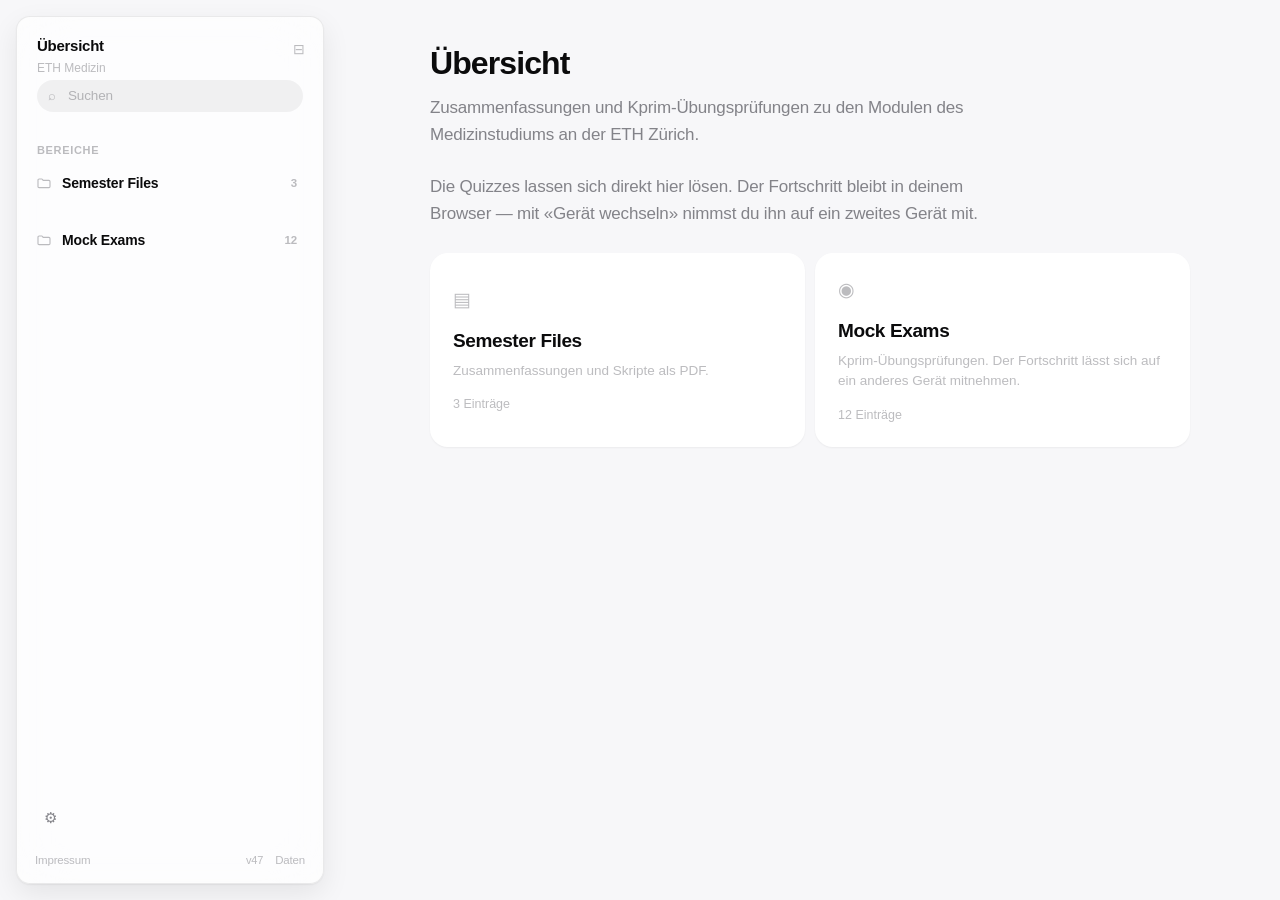
==== index.html @ 2a520c86 "Add files via upload" ====
<!doctype html>
<html lang="de">
<head>
<meta charset="utf-8">
<meta name="viewport" content="width=device-width,initial-scale=1,viewport-fit=cover">
<meta name="color-scheme" content="light dark">
<meta name="theme-color" content="#f7f7f9" media="(prefers-color-scheme: light)">
<meta name="theme-color" content="#000000" media="(prefers-color-scheme: dark)">
<meta name="apple-mobile-web-app-capable" content="yes">
<meta name="apple-mobile-web-app-status-bar-style" content="black">
<title>Übungsprüfungen und Unterlagen</title>
<meta name="description" content="Zusammenfassungen und Kprim-Übungsprüfungen zu den Modulen des Medizinstudiums an der ETH Zürich.">
<link rel="manifest" href="manifest.json">
<link rel="icon" href="icon-192.png" type="image/png">
<link rel="apple-touch-icon" href="icon-192.png">
<link rel="canonical" href="https://akshneer.com/">

<!-- Vorschau beim Teilen in Nachrichten, Slack, WhatsApp -->
<meta property="og:type" content="website">
<meta property="og:site_name" content="Übungsprüfungen">
<meta property="og:title" content="Übungsprüfungen und Unterlagen">
<meta property="og:description" content="Zusammenfassungen und Kprim-Übungsprüfungen zu den Modulen des Medizinstudiums an der ETH Zürich.">
<meta property="og:image" content="https://akshneer.com/icon-512.png">
<meta property="og:url" content="https://akshneer.com/">
<meta property="og:locale" content="de_CH">
<meta name="twitter:card" content="summary">
<style>
/* ============================================================================
   Startseite.

   Links die Schiene mit den Abschnitten aus content/index.json, rechts der
   Inhalt des gewählten Ordners. Alles, was hier steht, liegt im Repository und
   ist für jeden sichtbar. Was nicht sichtbar ist: der gelöste Fortschritt —
   der bleibt im Browser des jeweiligen Besuchers.
   ========================================================================== */

:root{
  --bg:#000; --card:#141416; --card-2:#1d1d20; --raised:#2a2a2e;
  --hair:rgba(255,255,255,.08);
  --label:#f5f5f7; --label-2:rgba(235,235,245,.6); --label-3:rgba(235,235,245,.32);
  --blue:#0a84ff; --green:#30d158; --red:#ff453a; --orange:#ff9f0a;
  --mark:#ff9f0a;               /* Markierung beim Auswählen */
  --sans:-apple-system,BlinkMacSystemFont,"SF Pro Text","SF Pro Display",Inter,
         "Helvetica Neue",Helvetica,Arial,sans-serif;
  --rail-w:308px;
  --rail-gap:16px;              /* Abstand der Platte zum Fensterrand */
  --bar-h:54px;                 /* Höhe der Leiste auf dem Telefon */

  /* Federkurven. Nichts läuft gleichförmig: alles schwingt leicht über und
     pendelt sich ein, damit Bewegungen Gewicht haben statt zu rutschen. */
  --spring:cubic-bezier(.32,.72,0,1);
  --spring-soft:cubic-bezier(.34,1.4,.42,1);

  /* Durchscheinendes Material — der Inhalt schimmert verschwommen durch,
     statt hinter einer deckenden Fläche zu verschwinden. */
  --glass:rgba(22,22,24,.62);
  --glass-blur:saturate(180%) blur(28px);
  --lift:0 1px 2px rgba(0,0,0,.28),0 12px 32px rgba(0,0,0,.34);
  --lift-hi:0 2px 4px rgba(0,0,0,.3),0 20px 48px rgba(0,0,0,.44);
}
/* Helle Fassung. Die Marken bleiben dieselben, nur ihre Werte drehen sich —
   deshalb steht das Aussehen der ganzen Seite in diesen zwölf Zeilen. */
html[data-theme="light"]{
  --glass:rgba(255,255,255,.7);
  --lift:0 1px 2px rgba(0,0,0,.06),0 10px 28px rgba(0,0,0,.08);
  --lift-hi:0 2px 6px rgba(0,0,0,.08),0 18px 42px rgba(0,0,0,.12);
  --bg:#f7f7f9; --card:#ffffff; --card-2:#f2f2f5; --raised:#e8e8ec;
  --hair:rgba(0,0,0,.08);
  --label:#0b0b0c; --label-2:rgba(60,60,67,.62); --label-3:rgba(60,60,67,.34);
  --blue:#007aff; --green:#28a745; --red:#d70015; --orange:#c76b00;
  --mark:#d97706;
  color-scheme:light;
}
html[data-theme="light"] .rail{background:#fbfbfd}
html[data-theme="light"] .seg button:hover,
html[data-theme="light"] .chip:hover{background:rgba(0,0,0,.05)}
html[data-theme="light"] .search input{background:rgba(0,0,0,.05)}
html[data-theme="light"] .search input:hover{background:rgba(0,0,0,.075)}
html[data-theme="light"] .search input:focus{background:#fff;box-shadow:0 0 0 3.5px rgba(0,122,255,.22)}
html[data-theme="light"] .search .clr{background:rgba(0,0,0,.16)}
html[data-theme="light"] .progress{background:rgba(0,0,0,.09)}
html[data-theme="light"] .card{box-shadow:0 1px 2px rgba(0,0,0,.05)}
html[data-theme="light"] .tile{box-shadow:0 1px 2px rgba(0,0,0,.05)}
html[data-theme="light"] dialog{box-shadow:0 30px 80px rgba(0,0,0,.22)}
html[data-theme="light"] .railshow{background:rgba(0,0,0,.07)}
html[data-theme="light"] .btn.ghost{background:rgba(0,0,0,.07)}
html[data-theme="light"] .pick{background:var(--card-2)}
html[data-theme="light"] .qrow{background:var(--card-2)}
html[data-theme="light"] input,html[data-theme="light"] textarea{background:#fff}

*{box-sizing:border-box;-webkit-tap-highlight-color:transparent}
html{-webkit-text-size-adjust:100%;background:var(--bg);overflow-x:hidden}
body{margin:0;background:var(--bg);color:var(--label);font-family:var(--sans);
  font-size:16px;line-height:1.5;letter-spacing:-.011em;
  -webkit-font-smoothing:antialiased;-moz-osx-font-smoothing:grayscale}
::selection{background:rgba(10,132,255,.35)}
button,input{font:inherit;color:inherit}
button{border:0;background:transparent;cursor:pointer;padding:0}
a{color:inherit;text-decoration:none}
[hidden]{display:none!important}
/* Dezenter Fokushinweis. Kräftiges Blau sprang bei jedem Klick ins Auge,
   obwohl es nur für den Tastaturweg gedacht ist. */
:focus-visible{outline:1.5px solid color-mix(in srgb,var(--label) 26%,transparent);
  outline-offset:2px}

/* ============ Schiene ============ */
.rail{
  position:fixed;z-index:45;
  top:calc(var(--rail-gap) + env(safe-area-inset-top));
  left:var(--rail-gap);
  bottom:var(--rail-gap);
  width:var(--rail-w);
  display:flex;flex-direction:column;
  padding:18px 12px 12px;
  border:.5px solid var(--hair);
  border-radius:14px;
  background:var(--glass);
  -webkit-backdrop-filter:var(--glass-blur);
  backdrop-filter:var(--glass-blur);
  box-shadow:var(--lift);
}
html[data-theme="light"] .rail{background:var(--glass)}
.brand{padding:0 8px;margin-bottom:4px}
.brand b{display:block;font-size:15px;font-weight:700;letter-spacing:-.018em}
.brand span{display:block;font-size:12px;color:var(--label-3);font-weight:500;
  margin-top:2px;line-height:1.35}
.railtitle{font-size:11px;font-weight:600;letter-spacing:.06em;text-transform:uppercase;
  color:var(--label-3);padding:0 8px;margin:26px 0 8px}
.seg{display:flex;flex-direction:column;gap:1px;overflow-y:auto;min-height:0;
  padding-right:2px}
/* Zeile im Baum. Die Einrückung sitzt in einem eigenen Feld links, nicht im
   Innenabstand — dadurch bleibt die Trefferfläche über die volle Breite und
   die Namen stehen sauber untereinander. */
.seg button{
  position:relative;display:flex;align-items:center;gap:7px;width:100%;
  min-height:34px;padding:0 12px 0 4px;
  color:var(--label-2);font-size:14px;font-weight:450;letter-spacing:-.012em;
  border-radius:8px;text-align:left;
  transition:background .16s ease,color .16s ease}
.seg button:active{background:rgba(118,118,128,.26)}
.seg button:hover{background:rgba(118,118,128,.16);color:var(--label)}
.seg button[aria-selected="true"]{background:rgba(10,132,255,.16);color:var(--blue);font-weight:600}
.seg button.picked{background:color-mix(in srgb,var(--mark) 22%,transparent);
  color:var(--mark);font-weight:600}
.seg button.picked .cnt{color:var(--mark);opacity:.8}

/* Leiste über der Auswahl. Erscheint nur, solange etwas markiert ist. */
/* Die Leiste in der schmalen Schiene: Zähler in einer eigenen Zeile, darunter
   drei gleich breite Knöpfe. Nebeneinander brachen die Wörter vorher um und
   «Fertig» rutschte aus dem Bild. */
/* Eine Zeile. Label und drei Knöpfe untereinander liessen die Schiene
   zerrissen aussehen; Symbole statt Wörter passen nebeneinander. */
.selbar{display:flex;align-items:center;gap:1px;margin:0 0 8px;
  padding:4px 4px 4px 9px;border-radius:9px;
  background:rgba(10,132,255,.13);border:.5px solid rgba(10,132,255,.28)}
.selbar .n{flex:1;min-width:0;font-size:11.5px;font-weight:600;color:var(--blue);
  letter-spacing:-.005em;white-space:nowrap;overflow:hidden;text-overflow:ellipsis;
  font-variant-numeric:tabular-nums}
.selbar .row{display:flex;gap:1px;flex:none}
.selbar button{flex:none;width:28px;height:28px;display:grid;place-items:center;
  color:var(--blue);border-radius:7px;transition:background .15s ease}
.selbar button svg{width:15px;height:15px;display:block}
.selbar button:hover{background:rgba(10,132,255,.2)}
.selbar button.plain{color:var(--label-2)}
.selbar button.plain:hover{background:rgba(118,118,128,.2)}
.selbar button.danger{color:var(--red)}
.selbar button.danger:hover{background:rgba(255,69,58,.16)}

/* Auswahlmodus: die Karten bekommen ein Kästchen und reagieren auf den Klick
   mit Markieren statt mit Öffnen. */
.card.pickable{cursor:pointer}
.card.chosen{box-shadow:inset 0 0 0 2px var(--mark);
  background:color-mix(in srgb,var(--mark) 9%,transparent)}
.card .tick{flex:none;width:20px;height:20px;border-radius:50%;
  border:1.5px solid var(--label-3);display:grid;place-items:center;
  font-size:11px;color:transparent;margin-right:2px}
.card.chosen .tick{border-color:var(--mark);background:var(--mark);color:#fff}

/* Werkzeuge zur Auswahl: schweben oben rechts über allem, statt in der
   Schiene zu sitzen. Dort nahmen sie Platz weg und waren am Telefon hinter
   der Schublade unerreichbar. */
.pickbar{position:fixed;z-index:60;
  top:calc(var(--rail-gap) + env(safe-area-inset-top));
  right:var(--rail-gap);
  display:flex;align-items:center;gap:2px;
  padding:6px 6px 6px 14px;border-radius:14px;
  border:.5px solid color-mix(in srgb,var(--mark) 40%,transparent);
  background:var(--glass);
  -webkit-backdrop-filter:var(--glass-blur);backdrop-filter:var(--glass-blur);
  box-shadow:var(--lift-hi);
  animation:pickIn .3s var(--spring-soft)}
@keyframes pickIn{from{opacity:0;transform:translateY(-8px) scale(.96)}to{opacity:1;transform:none}}
.pickbar .n{margin-right:8px;font-size:13px;font-weight:600;color:var(--mark);
  white-space:nowrap;font-variant-numeric:tabular-nums}
.pickbar button{flex:none;height:32px;padding:0 11px;border-radius:9px;
  color:var(--label);font-size:13.5px;font-weight:500;letter-spacing:-.012em;
  white-space:nowrap;transition:background .15s ease,color .15s ease}
.pickbar button:hover{background:rgba(118,118,128,.24)}
.pickbar button:disabled{opacity:.35;cursor:default}
.pickbar button.danger{color:var(--red)}
.pickbar button.danger:hover{background:rgba(255,69,58,.16)}
.pickbar button.done{width:32px;padding:0;display:grid;place-items:center;color:var(--label-2)}
@media (max-width:860px){
  .pickbar{top:auto;bottom:calc(var(--rail-gap) + env(safe-area-inset-bottom));
    left:var(--rail-gap);right:var(--rail-gap);justify-content:center;
    padding:6px;animation:pickUp .3s var(--spring-soft)}
  .pickbar .n{margin:0 auto 0 8px}
}
@keyframes pickUp{from{opacity:0;transform:translateY(10px)}to{opacity:1;transform:none}}

/* Ablegen vom Schreibtisch */
.dropzone{position:fixed;inset:0;z-index:70;display:none;place-items:center;
  background:rgba(10,132,255,.14);
  -webkit-backdrop-filter:blur(8px);backdrop-filter:blur(8px)}
body.dropping .dropzone{display:grid}
.dropzone .inner{padding:34px 44px;border-radius:22px;
  border:2px dashed var(--blue);background:var(--card);
  font-size:17px;font-weight:600;letter-spacing:-.02em;text-align:center}
.dropzone .inner span{display:block;margin-top:6px;font-size:13.5px;
  font-weight:400;color:var(--label-2)}
.seg .nm{flex:1;min-width:0;overflow:hidden;text-overflow:ellipsis;white-space:nowrap}
/* Klapp-Pfeil links vom Namen. Wo es nichts zu klappen gibt, hält ein
   unsichtbarer Platzhalter die Namen trotzdem auf einer Fluchtlinie. */
/* Einrückungsfeld: pro Ebene ein fester Streifen mit einer feinen Führungslinie.
   Ohne sie verliert man bei drei Ebenen die Zuordnung. */
/* Die Greiffläche links: Einrückung plus Symbol. Alles rechts davon öffnet
   den Ordner. */
.seg .grip{flex:none;align-self:stretch;display:flex;align-items:center;
  border-radius:7px;margin:2px 0;transition:background .14s ease}
.seg .grip:not(.leaf){cursor:pointer}
.seg .grip:not(.leaf):hover{background:rgba(118,118,128,.24)}
.seg .grip:not(.leaf):active{background:rgba(118,118,128,.34)}

/* Statt eines abstrakten Strichs ein Ordnersymbol, das sich öffnet. Man
   sieht damit auf einen Blick, was Inhalt hat und was gerade offen ist. */
.seg .tw{flex:none;width:22px;height:22px;display:grid;place-items:center;
  color:var(--label-3);border-radius:6px;
  transition:background .15s ease,color .15s ease}
.seg .tw svg{width:16px;height:16px;display:block}
.seg .tw .shut{display:block}
.seg .tw .open{display:none}
.seg .tw .wedge{display:none}
.seg .tw.isopen .shut{display:none}
.seg .tw.isopen .open{display:block}
.seg .tw.leaf{opacity:.45}            /* zeigt: hier geht es nicht weiter */
.seg button.lv3 .tw.leaf{visibility:hidden}
.seg button[aria-selected="true"] .tw{color:var(--blue)}
.seg button.picked .tw{color:var(--mark)}

/* Die Ebenen unterscheiden sich durch Schrift, nicht durch Linien: oben
   kräftig, weiter unten leichter und kleiner. */
/* Alle Ordner gleich: dasselbe Symbol, dieselbe Stärke, dieselbe Grösse.
   Die Tiefe liest man an der Einrückung ab, nicht an der Schrift. */
.seg button.lv1,.seg button.lv2,.seg button.lv3{
  font-size:14px;font-weight:500;color:var(--label-2)}



.seg button.sect{font-weight:600;font-size:14px;color:var(--label)}
/* Auch Bereiche tragen das Ordnersymbol — ein Winkel oben und ein Ordner
   darunter sahen nach zwei verschiedenen Dingen aus. */

/* Zustand schlägt Ebene: die Regeln stehen bewusst nach den Ebenenregeln,
   sonst gewännen die bei gleicher Spezifität. */
.seg button[aria-selected="true"]{color:var(--blue);font-weight:600}
.seg button.picked{color:var(--mark);font-weight:600}
.seg .cnt{margin-left:auto;padding-left:10px;font-size:11.5px;font-weight:600;
  color:var(--label-3);font-variant-numeric:tabular-nums}
.seg button[aria-selected="true"] .cnt{color:var(--blue);opacity:.85}
/* Vier Stufen, die man auseinanderhält: Bereich, Hauptordner, Unterordner,
   alles darunter. Unterschieden über Gewicht, Grösse, Farbe und
   Symbolgrösse — nicht nur über die Einrückung. */
.seg .sect{margin-top:22px}
.seg .sect:first-child{margin-top:0}
.seg .cnt{font-variant-numeric:tabular-nums}
.railfoot{margin-top:auto;padding-top:18px}
.mini{padding:0 8px 12px}
.mini .lab{font-size:11.5px;color:var(--label-3);font-weight:500;display:flex;
  justify-content:space-between;margin-bottom:7px;font-variant-numeric:tabular-nums}
.progress{height:4px;border-radius:3px;background:rgba(255,255,255,.08);overflow:hidden}
.progress-fill{height:100%;width:0;background:var(--blue);border-radius:3px;transition:width .35s ease}
/* Nur noch eine Zeile: ein Zahnrad für alles, was Einstellung ist, und für
   Angemeldete ein Plus. Sechs gleich aussehende Zeilen für sechs sehr
   verschiedene Dinge waren der Grund, warum hier nichts hervorstach. */
.tools{display:flex;gap:6px;padding:0 4px}
.tool{position:relative;width:34px;height:34px;border-radius:9px;
  display:grid;place-items:center;color:var(--label-2);font-size:15px;
  transition:background .15s ease,color .15s ease}
.tool:hover{background:rgba(118,118,128,.2);color:var(--label)}
.tool.on{color:var(--blue);background:rgba(10,132,255,.16)}
.tool .lamp{position:absolute;top:5px;right:5px;width:6px;height:6px;margin:0}
.chip{display:flex;align-items:center;gap:8px;width:100%;color:var(--label-2);
  font-size:13.5px;font-weight:500;padding:8px 10px;border-radius:9px;
  text-align:left;transition:background .16s ease,color .16s ease,transform .18s var(--spring-soft)}
.chip:active{transform:scale(.975);transition-duration:.08s}
.chip:hover{background:rgba(118,118,128,.16);color:var(--label)}
.lamp{width:7px;height:7px;border-radius:50%;background:transparent;margin-left:auto;flex:none}
.lamp.ok{background:var(--green)}

/* ============ Bühne ============ */
main{margin-left:calc(var(--rail-w) + var(--rail-gap)*2);padding:46px 28px 80px}
main > article{max-width:760px;margin:0 auto;min-width:0}
.crumb{font-size:13px;font-weight:600;color:var(--blue);margin-bottom:10px;
  display:inline-flex;align-items:center;gap:4px}
h1{font-size:32px;font-weight:700;letter-spacing:-.028em;line-height:1.1;margin:0}
.titlerow{display:flex;align-items:center;flex-wrap:wrap;gap:8px}
.titlerow h1{margin-right:6px}
/* Zwei beschriftete Knöpfe statt zweier Kreise: bei Symbolen allein muss man
   raten, welcher welcher ist. */
/* Nur Symbole. Gezeichnet statt getippt, weil Textzeichen wie ＋ und ↑ je
   nach Schrift unterschiedlich gross und schief sitzen. */
.addpill{flex:none;display:grid;place-items:center;
  width:36px;height:36px;border-radius:50%;
  color:var(--blue);background:rgba(10,132,255,.14);
  transition:background .15s ease,transform .18s var(--spring-soft)}
.addpill svg{width:20px;height:20px;display:block}
.addpill:hover{background:rgba(10,132,255,.24)}
.addpill:active{transform:scale(.92)}
/* Andere Form, andere Farbe: die beiden sollen sich nicht ähneln. */
.addpill--file{color:var(--label-2);background:rgba(118,118,128,.18)}
.addpill--file:hover{background:rgba(118,118,128,.3);color:var(--label)}
.addpill--more{color:var(--label-2);background:rgba(118,118,128,.18)}
.addpill--more:hover{background:rgba(118,118,128,.3);color:var(--label)}
.addpill--edit{color:var(--label-2);background:rgba(118,118,128,.18)}
.addpill--edit:hover{background:rgba(118,118,128,.3);color:var(--label)}
.addpill--edit.on{color:#fff;background:var(--blue)}

/* Auswahlleiste in der Bühne — dort, wo die Karten liegen. In der Schiene
   allein wäre sie am Telefon hinter der Schublade unerreichbar. */
.stagebar{display:flex;align-items:center;gap:8px;flex-wrap:wrap;
  margin:0 0 12px;padding:10px 12px;border-radius:12px;
  background:rgba(10,132,255,.12);border:.5px solid rgba(10,132,255,.28)}
.stagebar .n{flex:1;min-width:120px;font-size:13.5px;font-weight:600;color:var(--blue)}
.stagebar button{font-size:13.5px;font-weight:600;color:var(--blue);
  padding:6px 10px;border-radius:8px;transition:background .15s ease}
.stagebar button:hover{background:rgba(10,132,255,.18)}
.stagebar button.danger{color:var(--red)}
.stagebar button.danger:hover{background:rgba(255,69,58,.16)}
.stagebar button.plain{color:var(--label-2)}
.clipbar{background:rgba(118,118,128,.14);border-color:var(--hair)}
.clipbar .n{color:var(--label-2)}
.clipbar button{color:var(--blue)}
.clipbar button:hover{background:rgba(10,132,255,.16)}
.tool svg{width:18px;height:18px;display:block}
.sub{font-size:14px;color:var(--label-3);margin-top:6px;max-width:56ch}
.sectitle{font-size:11px;font-weight:600;letter-spacing:.06em;text-transform:uppercase;
  color:var(--label-3);margin:34px 0 10px}

/* ============ Fortsetzen als Kachelfeld ============
   Statt einer breiten Karte für genau eine Prüfung: quadratische Kacheln wie
   Widgets, mehrere nebeneinander. Der Ring zeigt den Anteil, ohne dass man
   eine Zahl lesen muss. */

.resumehead{display:flex;align-items:center;gap:10px;margin:26px 0 10px}
.resumehead .lbl{font-size:11px;font-weight:600;letter-spacing:.06em;
  text-transform:uppercase;color:var(--label-3)}
.resumehead .act{margin-left:auto;color:var(--label-3);font-size:12.5px;
  font-weight:500;padding:4px 8px;border-radius:7px;
  transition:background .15s ease,color .15s ease}
.resumehead .act:hover{background:rgba(118,118,128,.18);color:var(--label)}

.tilegrid{display:grid;gap:10px;margin-bottom:30px;
  grid-template-columns:repeat(auto-fill,minmax(168px,1fr))}

.wtile{position:relative;display:flex;flex-direction:column;
  aspect-ratio:1;min-width:0;padding:16px;
  border:.5px solid var(--hair);border-radius:22px;
  background:var(--card);color:inherit;text-align:left;
  transition:transform .24s var(--spring-soft),box-shadow .24s var(--spring),
             border-color .16s ease}
.wtile:hover{transform:translateY(-3px);box-shadow:var(--lift-hi);
  border-color:rgba(10,132,255,.4)}
.wtile:active{transform:translateY(-1px) scale(.99);transition-duration:.09s}
.wtile h3{margin:0;font-size:16px;font-weight:600;letter-spacing:-.018em;
  line-height:1.3;
  display:-webkit-box;-webkit-line-clamp:4;-webkit-box-orient:vertical;overflow:hidden}
.wtile .foot{margin-top:auto;display:flex;align-items:flex-end;gap:10px}
.wtile .meta{flex:1;min-width:0;font-size:12px;color:var(--label-3);
  letter-spacing:-.005em;font-variant-numeric:tabular-nums}
.wtile .meta b{display:block;color:var(--label-2);font-weight:500;font-size:12.5px}

/* Ring: zwei Kreise übereinander, der obere wird über die Strichlücke
   aufgezogen. Kein Bild, keine Bibliothek. */
.ring{flex:none;width:46px;height:46px;transform:rotate(-90deg)}
.ring circle{fill:none;stroke-width:4.5;stroke-linecap:round}
.ring .bg{stroke:var(--fill-strong,rgba(118,118,128,.22))}
.ring .fg{stroke:var(--blue);transition:stroke-dashoffset .5s var(--spring)}
.wtile.done .ring .fg{stroke:var(--green)}
.ringwrap{position:relative;flex:none;width:46px;height:46px}
.ringwrap span{position:absolute;inset:0;display:grid;place-items:center;
  font-size:13px;font-weight:600;color:var(--label-2);
  font-variant-numeric:tabular-nums;letter-spacing:-.04em}
.ringwrap span::after{content:"%";font-size:9px;font-weight:600;
  color:var(--label-3);margin-left:1px;align-self:center}
.ringwrap span{display:flex;align-items:center;justify-content:center}

.wtile .off{position:absolute;top:8px;right:8px;width:26px;height:26px;
  border-radius:50%;display:grid;place-items:center;
  color:var(--label-3);font-size:11px;opacity:0;
  transition:opacity .15s ease,background .15s ease,color .15s ease}
.wtile:hover .off{opacity:1}
.wtile .off:hover{background:rgba(118,118,128,.24);color:var(--label)}
@media (hover:none){ .wtile .off{opacity:1} }

.cards{display:grid;grid-template-columns:minmax(0,1fr);gap:8px;min-width:0}
.card{display:flex;align-items:center;gap:12px;background:var(--card);
  border:.5px solid transparent;border-radius:14px;padding:15px 16px;
  min-width:0;text-align:left;
  transform:translateZ(0);
  transition:transform .22s var(--spring-soft),box-shadow .22s var(--spring),
             background .16s ease,border-color .16s ease}
/* Zwei Pixel Hub und ein Schatten — der Unterschied zwischen Bild und
   Oberfläche liegt genau hier, nicht in grösseren Effekten. */
.card:hover{background:var(--card-2);transform:translateY(-2px);
  box-shadow:var(--lift);border-color:var(--hair)}
.card:active{transform:translateY(0) scale(.994);box-shadow:none;
  transition-duration:.09s}
.card .ico{flex:none;width:24px;height:24px;display:grid;place-items:center;
  color:var(--label-3)}
.card .ico svg{width:20px;height:20px;display:block}
/* Ordner tragen kräftiger auf als einzelne Dateien — man sucht meist den
   Ordner und liest die Datei erst danach. */
.card[data-kind="folder"] h3{font-weight:600}
.card[data-kind="folder"] .ico{color:var(--label-2)}
.card[data-kind="pdf"] h3,.card[data-kind="quiz"] h3{font-weight:450}
.card .body{flex:1 1 0;min-width:0;max-width:100%;text-align:left}
.card h3{font-size:16.5px;font-weight:600;letter-spacing:-.016em;margin:0;line-height:1.3;
  overflow:hidden;text-overflow:ellipsis;white-space:nowrap}
.card h3,.card .meta{display:block;max-width:100%}
.card .meta{font-size:13px;color:var(--label-3);margin-top:3px;
  overflow:hidden;text-overflow:ellipsis;white-space:nowrap}
.card .body,.card .foot{display:block;max-width:100%}
.card .foot{display:flex}
.resume h2,.resume .where{overflow-wrap:break-word}
.card .foot{display:flex;align-items:center;gap:10px;margin-top:11px;min-width:0}
.card .foot .progress{flex:1;max-width:200px}
.card .stat{font-size:12px;color:var(--label-3);font-variant-numeric:tabular-nums}
.card .stat.done{color:var(--green)}
.chev{flex:none;color:var(--label-3);font-size:17px}

.empty{background:var(--card);border-radius:14px;padding:26px 20px;text-align:center}
.empty b{display:block;font-size:16px;font-weight:600;margin-bottom:5px}
.empty p{margin:0;font-size:14px;color:var(--label-3);line-height:1.5}

/* ============ Suche ============ */
/* Runde Kapsel wie in den Systemprogrammen: gefüllte Fläche ohne Rahmen,
   beim Tippen leicht heller, im Fokus ein weicher Ring statt einer Kante. */
.search{position:relative;margin:0 8px 4px}
.search input{
  width:100%;height:32px;padding:0 30px 0 31px;
  border:0;border-radius:999px;
  background:rgba(118,118,128,.16);
  color:var(--label);font-size:13.5px;font-family:var(--sans);
  letter-spacing:-.011em;
  transition:background .18s ease,box-shadow .18s ease}
.search input::placeholder{color:var(--label-3)}
.search input::-webkit-search-decoration,
.search input::-webkit-search-cancel-button{-webkit-appearance:none}
.search input:hover{background:rgba(118,118,128,.22)}
.search input:focus{
  outline:none;background:rgba(118,118,128,.26);
  box-shadow:0 0 0 3.5px rgba(10,132,255,.28)}
.search .mag{position:absolute;left:11px;top:50%;transform:translateY(-50%);
  color:var(--label-3);font-size:13px;pointer-events:none;transition:color .18s}
.search input:focus ~ .mag{color:var(--label-2)}
.search .clr{position:absolute;right:5px;top:50%;transform:translateY(-50%) scale(.7);
  width:22px;height:22px;border-radius:50%;color:var(--label-3);font-size:10px;
  opacity:0;pointer-events:none;display:grid;place-items:center;
  background:rgba(118,118,128,.35);
  transition:opacity .15s ease,transform .15s ease}
.search.has .clr{opacity:1;pointer-events:auto;transform:translateY(-50%) scale(1)}
.search .clr:hover{background:rgba(118,118,128,.55);color:var(--label)}

/* ============ Schiene ein- und ausklappen ============ */
.railtoggle{position:absolute;top:calc(18px + env(safe-area-inset-top));right:10px;
  width:28px;height:28px;border-radius:7px;display:grid;place-items:center;
  color:var(--label-3);font-size:14px;transition:.15s}
.railtoggle:hover{background:rgba(118,118,128,.2);color:var(--label)}
.rail{transition:transform .42s var(--spring),opacity .28s ease}
main{transition:margin-left .42s var(--spring)}
body.rail-off .rail{transform:translateX(calc(-100% - var(--rail-gap)*2));opacity:0}
body.rail-off main{margin-left:0}
.railshow{position:fixed;top:calc(16px + env(safe-area-inset-top));left:14px;z-index:46;
  width:32px;height:32px;border-radius:9px;display:none;place-items:center;
  color:var(--label-2);background:rgba(118,118,128,.2);font-size:15px;
  -webkit-backdrop-filter:blur(20px);backdrop-filter:blur(20px)}
.railshow:hover{color:var(--label);background:rgba(118,118,128,.32)}
body.rail-off .railshow{display:grid}

/* ============ Ziehen und Ablegen ============ */
.card[draggable="true"],.seg button[draggable="true"]{cursor:grab}
.dragging{opacity:.4}
.card.into{box-shadow:inset 0 0 0 2px var(--blue);background:rgba(10,132,255,.1)}
.seg button.into{box-shadow:inset 0 0 0 2px var(--blue)}
.hintline{font-size:12.5px;color:var(--label-3);margin:0 0 10px}
.grouphead{font-size:11px;font-weight:600;letter-spacing:.06em;text-transform:uppercase;
  color:var(--label-3);margin:22px 0 8px}
.grouphead:first-child{margin-top:0}

/* ============ Startseite ============ */
.hero{margin-bottom:8px}
#lead{font-size:17px;line-height:1.55;color:var(--label-2);
  margin:14px 0 26px;max-width:62ch;white-space:pre-line}
.hero .lead:empty{display:none}
.tiles{display:grid;grid-template-columns:repeat(auto-fit,minmax(260px,1fr));gap:10px}
.tile{display:block;width:100%;background:var(--card);
  border:.5px solid transparent;border-radius:18px;padding:22px;
  min-width:0;text-align:left;color:inherit;
  transition:transform .26s var(--spring-soft),box-shadow .26s var(--spring),
             background .16s ease,border-color .16s ease}
.tile:hover{background:var(--card-2);transform:translateY(-3px);
  box-shadow:var(--lift-hi);border-color:var(--hair)}
.tile:active{transform:translateY(-1px) scale(.995);transition-duration:.09s}
.tile .ti{font-size:19px;color:var(--label-3);margin-bottom:12px}
.tile h3{margin:0;font-size:19px;font-weight:600;letter-spacing:-.02em}
.tile p{margin:6px 0 0;font-size:13.5px;color:var(--label-3);line-height:1.5}
.tile .n{margin-top:14px;font-size:12.5px;color:var(--label-3);
  font-variant-numeric:tabular-nums}

/* ============ Fusszeile und Rechtliches ============ */
.railfoot .legal{display:flex;gap:12px;padding:14px 6px 2px;flex-wrap:wrap}
.railfoot .legal a{font-size:11.5px;color:var(--label-3);transition:color .15s}
.railfoot .legal a:hover{color:var(--label-2)}
.railfoot .legal .ver{margin-left:auto;font-size:11px;color:var(--label-3);
  font-variant-numeric:tabular-nums}
.brandlink{display:block;width:100%;text-align:left;padding:0 8px;
  border-radius:8px;transition:background .15s}
.brandlink:hover{background:rgba(118,118,128,.14)}
.prose{max-width:62ch}
.prose h2{font-size:19px;font-weight:600;letter-spacing:-.02em;margin:30px 0 8px}
.prose h2:first-child{margin-top:0}
.prose p{margin:0 0 12px;font-size:15.5px;line-height:1.6;color:var(--label-2)}
.prose a{color:var(--blue)}
.prose ul{margin:0 0 12px;padding-left:20px;color:var(--label-2);
  font-size:15.5px;line-height:1.6}
.prose li{margin-bottom:5px}
.prose .small{font-size:13.5px;color:var(--label-3)}

/* ============ Auswahlmenüs statt Ordnerkarten ============ */
.picker{display:flex;flex-wrap:wrap;gap:10px;margin:0 0 22px}
.pickfield{display:flex;flex-direction:column;gap:5px;min-width:0;flex:1 1 190px}
.pickfield span{font-size:11px;font-weight:600;letter-spacing:.06em;
  text-transform:uppercase;color:var(--label-3)}
.pickfield select{
  appearance:none;-webkit-appearance:none;
  width:100%;min-height:42px;padding:0 34px 0 14px;
  border:.5px solid var(--hair);border-radius:12px;
  background:var(--card);color:var(--label);
  font-family:var(--sans);font-size:15.5px;font-weight:500;letter-spacing:-.015em;
  background-image:url("data:image/svg+xml;utf8,<svg xmlns='http://www.w3.org/2000/svg' viewBox='0 0 24 24' fill='none' stroke='%238a8a8f' stroke-width='2' stroke-linecap='round' stroke-linejoin='round'><path d='M6 9l6 6 6-6'/></svg>");
  background-repeat:no-repeat;background-position:right 11px center;background-size:17px;
  transition:border-color .15s ease,background-color .15s ease}
.pickfield select:hover{background-color:var(--card-2)}
.pickfield select:focus{outline:none;border-color:var(--blue);
  box-shadow:0 0 0 3.5px color-mix(in srgb,var(--blue) 22%,transparent)}
.pickfield select:disabled{opacity:.45}

/* ============ Verwaltung ============ */
.rowbtn{flex:none;width:34px;height:34px;border-radius:50%;color:var(--label-3);
  font-size:13px;letter-spacing:.04em;transition:.15s}
.rowbtn:hover{background:rgba(118,118,128,.2);color:var(--label)}
.seg .kebab{flex:none;width:20px;text-align:center;color:var(--label-3);font-size:11px;
  letter-spacing:.04em;opacity:0;transition:opacity .15s}
.seg button:hover .kebab,.seg button[aria-selected="true"] .kebab{opacity:1}
.drop{border:1.5px dashed var(--hair);border-radius:14px;padding:26px 18px;
  text-align:center;color:var(--label-3);font-size:14px;transition:.15s}
.drop.over{border-color:var(--blue);color:var(--blue);background:rgba(10,132,255,.07)}
.queue{display:grid;gap:6px}
.qrow{display:flex;align-items:center;gap:10px;background:var(--card-2);
  border-radius:10px;padding:9px 11px;min-width:0}
.qrow .qi{flex:none;color:var(--label-3);font-size:13px;width:18px;text-align:center}
.qcol{flex:1;min-width:0;display:flex;flex-direction:column;gap:1px}
.qrow input{width:100%;min-width:0;background:transparent;border:0;border-radius:0;
  padding:2px 0;font-size:14.5px;font-family:var(--sans);letter-spacing:-.012em}
.qf{font-size:11.5px;color:var(--label-3);overflow:hidden;text-overflow:ellipsis;
  white-space:nowrap;font-family:ui-monospace,SFMono-Regular,Menlo,monospace}
.qrow .qm{flex:none;font-size:12px;color:var(--label-3);white-space:nowrap}
.qrow .qx{flex:none;color:var(--label-3);font-size:15px;width:22px}
.qrow.bad{background:rgba(255,69,58,.12)}
.qrow.bad .qm{color:var(--red)}
.busy{opacity:.5;pointer-events:none}
.pick{display:flex;align-items:center;gap:10px;width:100%;padding:12px 14px;
  border-radius:11px;background:var(--card-2);text-align:left;font-size:15px;
  letter-spacing:-.012em;
  transition:background .15s ease,transform .18s var(--spring-soft)}
.pick:hover{background:var(--raised)}
.pick:active{transform:scale(.985);transition-duration:.08s}
.pick.danger{color:var(--red)}

/* ============ Blatt ============ */
dialog{width:min(440px,calc(100vw - 28px));padding:0;border:.5px solid var(--hair);
  border-radius:20px;background:var(--card);color:var(--label);
  box-shadow:0 40px 100px rgba(0,0,0,.7)}
dialog[open]{animation:sheetIn .34s var(--spring-soft)}
@keyframes sheetIn{
  from{opacity:0;transform:translateY(14px) scale(.97)}
  to{opacity:1;transform:none}
}
dialog::backdrop{background:rgba(0,0,0,.6);-webkit-backdrop-filter:blur(4px);backdrop-filter:blur(4px)}

/* Kopfzeile mit Zurück, damit Untermenüs im Blatt bleiben statt es zu
   ersetzen. */
.sheet-head{position:relative;display:flex;align-items:center;
  min-height:52px;padding:0 52px;
  font-size:16.5px;font-weight:600;letter-spacing:-.02em;
  justify-content:center;text-align:center;
  border-bottom:.5px solid var(--separator,var(--hair))}
.sheet-back{position:absolute;left:8px;top:50%;transform:translateY(-50%);
  width:36px;height:36px;border-radius:50%;display:none;place-items:center;
  color:var(--blue);font-size:19px}
.sheet-back.on{display:grid}
.sheet-back:active{background:rgba(118,118,128,.2)}
.sheet-body{padding:14px;display:grid;gap:14px;max-height:64vh;overflow-y:auto}
.sheet-foot{padding:0 14px 14px}

/* Zeilenliste im Blatt: eine Fläche, Zeilen durch Haarlinien getrennt —
   keine einzeln schwebenden Knöpfe. */
.rows{border-radius:12px;background:var(--card-2);overflow:hidden}
.rows .r{position:relative;display:flex;align-items:center;gap:10px;
  width:100%;min-height:48px;padding:11px 14px;
  color:var(--label);text-align:left;font-size:15.5px;letter-spacing:-.015em;
  transition:background .12s ease}
.rows .r + .r::before{content:"";position:absolute;top:0;left:14px;right:0;
  height:.5px;background:var(--hair)}
.rows .r:active{background:rgba(118,118,128,.22)}
/* Kein Ring. Wer mit der Tastatur durchgeht, sieht die Zeile leicht gefüllt —
   das reicht zur Orientierung und stört beim Tippen niemanden. */
.rows .r:focus{outline:none}
.rows .r:focus-visible{outline:none;background:rgba(118,118,128,.16)}
.rows .r .lab{flex:1;min-width:0}
.rows .r .val{flex:none;color:var(--label-2);font-size:14.5px;
  max-width:52%;overflow:hidden;text-overflow:ellipsis;white-space:nowrap}
.rows .r .chev{flex:none;color:var(--label-3);font-size:16px}
.rows .r .tickmark{flex:none;color:var(--blue);font-size:15px;width:16px;text-align:center}
.rows .r.on .lab{color:var(--blue)}
.rows .r.danger .lab{color:var(--red)}
.rowgroup{display:grid;gap:7px}
.rowgroup > .cap{padding:0 14px;font-size:11.5px;font-weight:600;
  letter-spacing:.06em;text-transform:uppercase;color:var(--label-3)}

/* Auf dem Telefon von unten, wo der Daumen ist. */
@media (max-width:860px){
  dialog{width:100vw!important;max-width:none!important;margin:0;position:fixed;
    left:0;right:0;bottom:0;top:auto;
    border-radius:20px 20px 0 0;border-left:0;border-right:0;border-bottom:0;
    padding-bottom:env(safe-area-inset-bottom)}
  dialog[open]{animation:sheetUp .34s var(--spring-soft)}
  @keyframes sheetUp{from{transform:translateY(100%)}to{transform:none}}
  .sheet-body{max-height:60vh}
}
.btn{display:block;width:100%;background:var(--blue);color:#fff;border-radius:100px;
  padding:12px 24px;font-size:15.5px;font-weight:600;letter-spacing:-.012em;
  text-align:center;
  transition:transform .2s var(--spring-soft),opacity .15s ease,background .15s ease}
.btn:hover{opacity:.9;transform:translateY(-1px)}
.btn:active{transform:scale(.97);transition-duration:.08s}
.btn.ghost{background:rgba(118,118,128,.24);color:var(--label)}
.hint{font-size:13.5px;color:var(--label-3);line-height:1.5}
.code{display:block;padding:14px;border-radius:12px;background:#000;
  border:.5px solid var(--hair);text-align:center;
  font-family:ui-monospace,SFMono-Regular,Menlo,monospace;font-size:17px;
  letter-spacing:.08em;word-break:break-all;color:var(--label)}
input[type=text]{width:100%;padding:11px 13px;border:.5px solid var(--hair);
  border-radius:10px;background:#000;font-size:15px;
  font-family:ui-monospace,SFMono-Regular,Menlo,monospace;letter-spacing:.04em}
.note{padding:11px 13px;border-radius:10px;font-size:13.5px;line-height:1.45}
.note.ok{background:rgba(48,209,88,.14);color:var(--green)}
.note.bad{background:rgba(255,69,58,.14);color:var(--red)}

/* ============ Bewegung ============
   Eine gemeinsame Kurve für alles: schnell los, weich aus. Das ist die
   Federung, die Fenster und Blätter in den Systemprogrammen benutzen.

   Die Einzugsbewegung läuft nur bei einem echten Ortswechsel — sonst würde
   jeder Abgleich im Hintergrund die halbe Seite neu einfliegen lassen.
   ================================================== */
:root{
  --spring:cubic-bezier(.32,.72,0,1);
  --quick:cubic-bezier(.25,.46,.45,.94);
}

@keyframes rise{
  from{opacity:0;transform:translateY(10px) scale(.985)}
  to{opacity:1;transform:none}
}
@keyframes settle{
  from{opacity:0;transform:translateY(6px)}
  to{opacity:1;transform:none}
}
@keyframes sheetIn{
  from{opacity:0;transform:translateY(14px) scale(.96)}
  to{opacity:1;transform:none}
}
@keyframes fadeIn{ from{opacity:0} to{opacity:1} }

/* Gestaffelter Einzug: jede Karte startet 34ms nach der vorigen. */
.enter > .card,
.enter > .tiles > .tile,
.enter > .resume,
.enter > .prose,
.enter > .grouphead{
  animation:rise .42s var(--spring) backwards;
  animation-delay:calc(var(--i,0) * 34ms);
}
.enter-head h1,.enter-head .sub,.enter-head #lead,.enter-head .crumb{
  animation:settle .38s var(--spring) backwards}
.enter-head .sub{animation-delay:40ms}
.enter-head #lead{animation-delay:60ms}

/* Karten heben sich beim Überfahren leicht an und geben beim Tippen nach. */
.card,.tile{
  transition:background .18s var(--quick),
             transform .22s var(--spring),
             box-shadow .22s var(--quick);
  will-change:transform}
@media (hover:hover){
  .card:hover,.tile:hover{transform:translateY(-2px)}
  .card:hover{box-shadow:0 10px 26px rgba(0,0,0,.28)}
  .tile:hover{box-shadow:0 14px 34px rgba(0,0,0,.32)}
  html[data-theme="light"] .card:hover{box-shadow:0 8px 22px rgba(0,0,0,.09)}
  html[data-theme="light"] .tile:hover{box-shadow:0 12px 30px rgba(0,0,0,.1)}
  .resume:hover{transform:translateY(-2px)}
}
.card:active,.tile:active{transform:scale(.988);transition-duration:.09s}
.resume{transition:transform .22s var(--spring),border-color .18s var(--quick)}
.resume:active{transform:scale(.992)}

/* Der Balken wächst in seine Länge, statt fertig dazustehen. */
.progress-fill{transition:width .6s var(--spring)}

/* Blatt und Verdunklung */
dialog{animation:sheetIn .34s var(--spring)}
dialog::backdrop{animation:fadeIn .24s var(--quick)}
.pick,.btn,.chip,.seg button,.linkbtn,.mb-btn{transition:background .16s var(--quick),
  color .16s var(--quick),transform .16s var(--spring)}
.pick:active,.btn:active{transform:scale(.985)}

/* Klapp-Pfeil und Suchfeld schwingen mit derselben Kurve. */
.seg .tw{transition:transform .24s var(--spring),background .15s,color .15s}
.search input{transition:background .18s var(--quick),box-shadow .22s var(--spring)}

@media (prefers-reduced-motion:reduce){
  .enter > *,.enter-head *{animation:none!important}
  *{transition-duration:.01ms!important;animation-duration:.01ms!important}
}

/* ============ Handy-Leiste ============ */
.mobilebar{display:none;position:sticky;top:0;z-index:44;
  align-items:center;gap:6px;padding:8px 10px;
  padding-top:calc(8px + env(safe-area-inset-top));
  background:transparent;border-bottom:.5px solid transparent;
  transition:background .22s ease,border-color .22s ease,
             -webkit-backdrop-filter .22s ease,backdrop-filter .22s ease}
/* Erst wenn Inhalt darunter durchläuft, bekommt die Leiste Material und
   Trennlinie. Oben steht sie unsichtbar über der Seite. */
body.scrolled .mobilebar{
  background:var(--glass);border-bottom-color:var(--hair);
  -webkit-backdrop-filter:var(--glass-blur);
  backdrop-filter:var(--glass-blur)}
.mb-btn{width:38px;height:38px;flex:none;border-radius:9px;display:grid;place-items:center;
  color:var(--label-2);font-size:17px;transition:.15s}
.mb-btn:active{background:rgba(118,118,128,.24)}
.mb-title{flex:1;min-width:0;text-align:center;font-size:16px;font-weight:600;
  letter-spacing:-.02em;overflow:hidden;text-overflow:ellipsis;white-space:nowrap}
.mb-btn svg{width:19px;height:19px;display:block}

/* Suchen am Telefon: die Lupe klappt die Leiste zu einem Feld auf. In der
   Schublade wäre die Suche zwei Tipps entfernt und beim Tippen verdeckt. */
.mb-search{display:none;flex:1;min-width:0;align-items:center;gap:8px}
body.searching .mb-search{display:flex}
body.searching .mb-title,
body.searching #mbSearch,
body.searching #mbSettings,
body.searching #drawerBtn{display:none}
.mb-search input{flex:1;min-width:0;height:34px;padding:0 12px;
  border:0;border-radius:999px;background:rgba(118,118,128,.2);
  color:var(--label);font-family:var(--sans);font-size:15px;letter-spacing:-.012em}
.mb-search input::-webkit-search-decoration,
.mb-search input::-webkit-search-cancel-button{-webkit-appearance:none}
.mb-search button{flex:none;padding:0 4px;color:var(--blue);
  font-size:15px;font-weight:500}
.scrim{position:fixed;inset:0;z-index:44;background:rgba(0,0,0,.42);
  opacity:0;pointer-events:none;
  -webkit-backdrop-filter:blur(2px);backdrop-filter:blur(2px);
  transition:opacity .32s var(--spring)}

/* ============ schmal ============ */
@media (max-width:860px){
  /* Auf dem Telefon fährt die Schiene von oben herunter, aus der Leiste
     heraus — wie das Auswahlfeld auf Apples Seite. Das passt zum Daumen:
     die Hand liegt unten, der Blick geht nach oben, und der Inhalt bleibt
     an seinem Platz statt seitlich wegzurutschen. */
  .mobilebar{display:flex}
  .railtoggle,.railshow{display:none!important}
  .brand{display:none}          /* der Titel steht schon in der Leiste */
  .search{display:none}         /* die Suche sitzt in der Leiste */

  .rail{
    top:calc(env(safe-area-inset-top) + var(--bar-h));
    left:var(--rail-gap); right:var(--rail-gap);
    bottom:auto; width:auto; max-width:none;
    max-height:min(72dvh,620px);
    padding:14px 12px 12px;
    border-radius:18px;
    transform:translateY(calc(-100% - var(--bar-h) - var(--rail-gap)));
    opacity:0;
    overflow-y:auto;
    box-shadow:var(--lift-hi);
    transition:transform .46s var(--spring),opacity .24s ease}
  body.drawer .rail{transform:none;opacity:1}
  body.drawer .scrim{opacity:1;pointer-events:auto}
  body.drawer{overflow:hidden}
  body.rail-off .rail{transform:translateY(calc(-100% - var(--bar-h) - var(--rail-gap)))}

  /* Der Verdunkelungsschleier beginnt unter der Leiste, damit sie bedienbar
     bleibt und man das Schliesskreuz noch trifft. */
  .scrim{top:calc(env(safe-area-inset-top) + var(--bar-h))}

  /* Das Hamburger-Zeichen wird beim Öffnen zum Kreuz. */
  #drawerBtn{font-size:19px;transition:transform .3s var(--spring)}
  body.drawer #drawerBtn{transform:rotate(90deg)}

  /* Im Blatt scrollt die ganze Spalte. Die Fusszeile darf deshalb nicht mehr
     an den unteren Rand geheftet sein — sonst steht sie über dem Baum, statt
     ihm zu folgen. */
  /* Der Baum muss seine volle Höhe einnehmen dürfen. Als Flex-Element mit
     min-height:0 blieb sein Kasten kurz, während die Zeilen darüber
     hinausragten — daher lagen sie auf der Fusszeile. */
  .seg{overflow:visible;flex:0 0 auto;min-height:auto}
  /* Fortschrittsbalken und Werkzeuge sind hier fehl am Platz: das Zahnrad
     steht oben rechts in der Leiste, und der Balken gehört auf die Seite,
     nicht in die Navigation. */
  .mini,.tools{display:none}
  .railfoot{flex:0 0 auto;margin-top:14px;padding-top:12px;
    border-top:.5px solid var(--hair)}

  main{margin-left:0;padding:20px 16px 60px;width:100%;min-width:0}
  h1{font-size:26px}
  .titlerow{flex-wrap:wrap}
  .card{padding:14px}
  .card .chev{display:none}
  .card .foot .progress{max-width:none}
  .resume .row{flex-wrap:wrap}
  .resume .go{width:100%;text-align:center}
  .tiles{grid-template-columns:minmax(0,1fr)}
  dialog{width:min(460px,calc(100vw - 24px))}
}
@media (prefers-reduced-motion:reduce){
  *{transition:none!important;animation:none!important}
  .card:hover,.tile:hover,.resume:hover{transform:none}
}
</style>
<script src="config.js"></script>
<script src="sync.js"></script>
<script src="admin.js"></script>
</head>
<body>

<button class="railshow" id="railShow" type="button" title="Seitenleiste einblenden (⌘B)" aria-label="Seitenleiste einblenden">⊞</button>

<header class="mobilebar">
  <button class="mb-btn" id="drawerBtn" type="button" aria-label="Menü" aria-expanded="false">☰</button>
  <div class="mb-title" id="mbTitle">Übungsprüfungen</div>
  <div class="mb-search" id="mbSearchBox">
    <input type="search" id="qm" placeholder="Suchen" spellcheck="false"
           autocapitalize="off" autocorrect="off" aria-label="Suchen">
    <button type="button" id="qmCancel">Abbrechen</button>
  </div>
  <button class="mb-btn" id="mbSearch" type="button" aria-label="Suchen">
    <svg viewBox="0 0 24 24" fill="none" stroke="currentColor" stroke-width="1.9"
         stroke-linecap="round" aria-hidden="true">
      <circle cx="11" cy="11" r="6.4"/><path d="m16 16 4.4 4.4"/></svg>
  </button>
  <button class="mb-btn" id="mbSettings" type="button" aria-label="Einstellungen">⚙</button>
</header>
<div class="scrim" id="scrim"></div>

<aside class="rail">
  <button class="railtoggle" id="railToggle" type="button" title="Seitenleiste ausblenden (⌘B)" aria-label="Seitenleiste ausblenden">⊟</button>
  <button class="brand brandlink" id="brandHome" type="button" title="Zur Startseite">
    <b id="brandTitle">Übungsprüfungen</b><span id="brandSub">wird geladen …</span>
  </button>
  <div class="search" id="searchBox">
    <span class="mag" aria-hidden="true">⌕</span>
    <input type="search" id="q" placeholder="Suchen" spellcheck="false"
           autocapitalize="off" autocorrect="off" aria-label="Suchen">
    <button class="clr" id="qx" type="button" aria-label="Suche leeren">✕</button>
  </div>
  <div class="railtitle">Bereiche</div>
  <nav class="seg" id="nav"></nav>
  <div class="railfoot">
    <div class="mini" id="mini" hidden>
      <div class="lab"><span>Beantwortet</span><span id="ratio">0 / 0</span></div>
      <div class="progress"><div class="progress-fill" id="pfill"></div></div>
    </div>
    <div class="tools">
      <button class="tool" id="gearBtn" type="button" title="Einstellungen" aria-label="Einstellungen">
        ⚙<span class="lamp" id="lamp"></span>
      </button>
      <button class="tool" id="selectBtn" type="button" title="Mehrere auswählen" aria-label="Mehrere auswählen" hidden><svg viewBox="0 0 24 24" fill="none" stroke="currentColor" stroke-width="1.7" stroke-linecap="round" stroke-linejoin="round" aria-hidden="true"><path d="M4.5 6.5h15M4.5 12h15M4.5 17.5h15"/><path d="M2 6.5h.01M2 12h.01M2 17.5h.01"/></svg></button>
      <button class="tool" id="folderPlus" type="button" title="Neuer Ordner" aria-label="Neuer Ordner" hidden><svg viewBox="0 0 24 24" fill="none" stroke="currentColor" stroke-width="1.7" stroke-linecap="round" stroke-linejoin="round" aria-hidden="true"><path d="M3 7.6A1.6 1.6 0 0 1 4.6 6h3.9c.53 0 1.03.26 1.33.7l.87 1.3h8.7A1.6 1.6 0 0 1 21 9.6v7.8A1.6 1.6 0 0 1 19.4 19H4.6A1.6 1.6 0 0 1 3 17.4z"/><path d="M12 11.4v4.2M9.9 13.5h4.2"/></svg></button>
      <button class="tool" id="uploadPlus" type="button" title="Dateien hochladen" aria-label="Dateien hochladen" hidden><svg viewBox="0 0 24 24" fill="none" stroke="currentColor" stroke-width="1.7" stroke-linecap="round" stroke-linejoin="round" aria-hidden="true"><path d="M12 15.4V4.2"/><path d="M8.1 8.1 12 4.2l3.9 3.9"/><path d="M4.2 14.6v3.6A1.6 1.6 0 0 0 5.8 19.8h12.4a1.6 1.6 0 0 0 1.6-1.6v-3.6"/></svg></button>
    </div>
    <div class="legal">
      <a href="#impressum" id="linkImpressum">Impressum</a>
      <span class="ver" id="ver"></span>
      <a href="#daten" id="linkDaten">Daten</a>
    </div>
  </div>
</aside>

<main>
  <article>
    <button class="crumb" id="crumb" type="button" hidden></button>
    <div class="titlerow">
      <h1 id="title">…</h1>
      <button class="addpill addpill--edit" id="editHere" type="button" hidden
              title="Auswählen und bearbeiten" aria-label="Auswählen und bearbeiten"><svg viewBox="0 0 24 24" fill="none" stroke="currentColor" stroke-width="1.7" stroke-linecap="round" stroke-linejoin="round" aria-hidden="true"><path d="M4 6.5h11M4 12h11M4 17.5h11"/><path d="M18.2 5.2l1.6 1.6M17 10.6l3.6-3.6 1.2 1.2-3.6 3.6-1.5.3z"/></svg></button>
      <button class="addpill" id="addFolderHere" type="button" hidden
              title="Neuer Ordner" aria-label="Neuer Ordner"><svg viewBox="0 0 24 24" fill="none" stroke="currentColor" stroke-width="1.7" stroke-linecap="round" stroke-linejoin="round" aria-hidden="true"><path d="M3 7.6A1.6 1.6 0 0 1 4.6 6h3.9c.53 0 1.03.26 1.33.7l.87 1.3h8.7A1.6 1.6 0 0 1 21 9.6v7.8A1.6 1.6 0 0 1 19.4 19H4.6A1.6 1.6 0 0 1 3 17.4z"/><path d="M12 11.4v4.2M9.9 13.5h4.2"/></svg></button>
      <button class="addpill addpill--more" id="moreHere" type="button" hidden
              title="Diesen Ordner verwalten" aria-label="Diesen Ordner verwalten"><svg viewBox="0 0 24 24" fill="none" stroke="currentColor" stroke-width="2" stroke-linecap="round" aria-hidden="true"><circle cx="5.5" cy="12" r="1.2" fill="currentColor" stroke="none"/><circle cx="12" cy="12" r="1.2" fill="currentColor" stroke="none"/><circle cx="18.5" cy="12" r="1.2" fill="currentColor" stroke="none"/></svg></button>
      <button class="addpill addpill--file" id="addFilesHere" type="button" hidden
              title="Dateien hochladen" aria-label="Dateien hochladen"><svg viewBox="0 0 24 24" fill="none" stroke="currentColor" stroke-width="1.7" stroke-linecap="round" stroke-linejoin="round" aria-hidden="true"><path d="M12 15.4V4.2"/><path d="M8.1 8.1 12 4.2l3.9 3.9"/><path d="M4.2 14.6v3.6A1.6 1.6 0 0 0 5.8 19.8h12.4a1.6 1.6 0 0 0 1.6-1.6v-3.6"/></svg></button>
    </div>
    <p class="sub" id="sub"></p>
    <div id="resumeSlot"></div>
    <div class="sectitle" id="listTitle" hidden></div>
    <div class="cards" id="cards"></div>
  </article>
</main>

<div class="dropzone" id="dropzone" aria-hidden="true">
  <div class="inner" id="dropinner">Hier ablegen<span></span></div>
</div>

<dialog id="sheet" tabindex="-1">
  <div class="sheet-head" id="sheetHead">
    <button class="sheet-back" id="sheetBack" type="button" aria-label="Zurück">‹</button>
    <span id="sheetTitle"></span>
  </div>
  <div class="sheet-body" id="sheetBody"></div>
  <div class="sheet-foot"><button class="btn ghost" id="sheetClose" type="button">Schliessen</button></div>
</dialog>

<script>
(() => {
"use strict";

/* Sichtbare Fassung. Steht in den Einstellungen, damit man auf einen Blick
   sieht, ob die hochgeladene Datei wirklich die ausgelieferte ist. */
const APP_VERSION = "47";
const CFG = window.APP_CONFIG || {};
const PROG = "pruefung:progress:";
const $ = s => document.querySelector(s);

let TREE = null;      /* Abschnitte aus content/index.json */
let path = [];        /* Indexpfad in den Baum, z.B. [0,1,0] */

/* ==================== Baum ==================== */
function nodeAt(p){
  let node = { children: TREE ? TREE.sections : [] };
  p.forEach(i => { node = (node.children || [])[i]; });
  return node;
}
function isFolder(n){ return n && (n.type === "folder" || Array.isArray(n.sections) || (!n.type && n.children)); }
function countQuiz(n){
  if(!n) return 0;
  if(n.type === "quiz" || n.type === "pdf") return 1;
  return (n.children || []).reduce((s,c) => s + countQuiz(c), 0);
}
function quizzesIn(n, out){
  out = out || [];
  if(!n) return out;
  if(n.type === "quiz") out.push(n);
  (n.children || []).forEach(c => quizzesIn(c, out));
  return out;
}
function allQuizzes(){
  return (TREE ? TREE.sections : []).reduce((a,s) => a.concat(quizzesIn(s)), []);
}

/* ==================== Fortschritt ==================== */
const rd = (k,f) => { try{ const v = localStorage.getItem(k); return v===null?f:JSON.parse(v); }catch(_){ return f; } };
const idFor = q => "file:" + q.file;
function progressOf(q){
  const s = rd(PROG + idFor(q), null);
  if(!s || !Array.isArray(s.rounds) || !s.rounds[0]) return { done:0, total:0, last:null };
  const r0 = s.rounds[0];
  const r = s.rounds[s.round || 0] || r0;
  return {
    done: Object.keys(r0.answers || {}).length,
    total: s.questionCount || 0,
    last: r && Number.isInteger(r.lastQ) ? r.lastQ : null
  };
}

/* ====================================================================
   Suche

   Bei ein paar hundert Einträgen ist der einfache Durchlauf durch alle das
   schnellste Verfahren — unter einer Millisekunde. Sortiert wird nicht die
   Datenbasis, sondern die Trefferliste: Titelanfang schlägt Titelmitte,
   Titel schlägt Ordnername.

   Umlaute werden vorher aufgelöst, damit «prufung» auch «Prüfung» findet.
   ==================================================================== */

let query = "";

function fold(text){
  return String(text || "").toLowerCase()
    .normalize("NFD").replace(/[\u0300-\u036f]/g, "")
    .replace(/ß/g, "ss");
}

function search(term){
  const q = fold(term).trim();
  if(q.length < 2) return { groups: [], total: 0 };
  const hits = [];

  const walk = (node, trail, target) => {
    (node.children || []).forEach((child, i) => {
      const here = target.concat(i);
      const name = fold(child.title);
      const where = trail.join(" › ");
      let score = -1;
      if(name.startsWith(q)) score = 0;
      else if(name.includes(q)) score = 1;
      else if(fold(child.meta).includes(q) || fold(child.blurb).includes(q)) score = 2;
      else if(fold(where).includes(q)) score = 3;

      if(score >= 0) hits.push({ node: child, target: here, where, score });
      if(child.children) walk(child, trail.concat(child.title), here);
    });
  };

  TREE.sections.forEach((section, si) => {
    /* Die Bereiche selbst sind ebenfalls Treffer — «quizzes» soll den
       Bereich finden, nicht nur seinen Inhalt. */
    const name = fold(section.title);
    let score = -1;
    if(name.startsWith(q)) score = 0;
    else if(name.includes(q)) score = 1;
    else if(fold(section.blurb).includes(q)) score = 2;
    if(score >= 0) hits.push({ node: section, target: [si], where: "Bereich", score });
    walk(section, [section.title], [si]);
  });

  /* Innerhalb einer Gruppe: erst nach Güte, dann alphabetisch. */
  const byScore = (a, b) => a.score !== b.score
    ? a.score - b.score
    : a.node.title.localeCompare(b.node.title, "de");

  const folders = hits.filter(h => !h.node.file).sort(byScore);
  const entries = hits.filter(h => h.node.file).sort(byScore);

  /* Welche Gruppe zuerst kommt, entscheidet ihr bester Treffer. Sucht man
     «Biochemie», ist der gleichnamige Ordner ein Namenstreffer, die Dateien
     darin nur Pfadtreffer — dann gehört der Ordner nach oben. Vorher standen
     Einträge immer vorn, und der gesuchte Ordner rutschte auf Platz fünf. */
  const best = list => list.length ? list[0].score : 99;
  const foldersFirst = best(folders) <= best(entries);

  return {
    groups: foldersFirst
      ? [{ label: "Ordner", items: folders }, { label: "Unterlagen und Quizzes", items: entries }]
      : [{ label: "Unterlagen und Quizzes", items: entries }, { label: "Ordner", items: folders }],
    total: folders.length + entries.length
  };
}

/* Jeder Ortswechsel läuft über diesen Weg. Vorher setzte jeder Klick nur
   `path`, und wer im Impressum stand, blieb dort hängen, weil `page` gesetzt
   blieb und renderStage es zuerst abfragt. */
function goTo(target){
  page = null;
  document.body.classList.remove("searching");
  path = target;
  revealPath(target);
  if(location.hash) history.replaceState(null, "", location.pathname + location.search);
  drawer(false);
  render();
}

/* ==================== Zeichnen ==================== */
/* ==================== Sortierung ====================
   Eine Einstellung für alle Ordner. Sie ändert nur die Anzeige, nicht die
   gespeicherte Reihenfolge — so lässt sie sich jederzeit zurückstellen, ohne
   dass am Inhaltsverzeichnis etwas geschrieben wird.

   Ordner stehen immer vor Einträgen; alles andere wäre beim Durchklicken
   verwirrend. */

const SORT_KEY = "pruefung:sort";
const SORTS = {
  manuell: { label: "Wie angelegt", cmp: null },
  az:      { label: "Name A → Z", cmp: (a,b) => a.title.localeCompare(b.title, "de") },
  za:      { label: "Name Z → A", cmp: (a,b) => b.title.localeCompare(a.title, "de") }
};
let sortMode = "manuell";
try { if(SORTS[localStorage.getItem(SORT_KEY)]) sortMode = localStorage.getItem(SORT_KEY); } catch(_) {}

/* Liefert Paare aus Kind und seinem echten Index. Der Index muss der der
   ungeordneten Liste bleiben, sonst zeigen alle Pfade ins Leere. */
function ordered(list){
  const pairs = (list || []).map((child, i) => ({ child, i }));
  const folder = p => p.child.type === "folder" || !p.child.file;
  const cmp = SORTS[sortMode].cmp;
  return pairs.sort((a, b) => {
    const fa = folder(a) ? 0 : 1, fb = folder(b) ? 0 : 1;
    if(fa !== fb) return fa - fb;
    if(!cmp) return a.i - b.i;
    return cmp(a.child, b.child);
  });
}

/* ==================== Fortschritt anzeigen ====================
   Zwei getrennte Schalter, weil es zwei verschiedene Wünsche sind: der eine
   blendet jede Fortschrittsanzeige aus, der andere nur die grosse
   Fortsetzen-Karte auf der Startseite. */

const SHOW_KEY = "pruefung:show-progress";
const RESUME_KEY = "pruefung:show-resume";
let showProgress = true, showResume = true;
try {
  showProgress = localStorage.getItem(SHOW_KEY) !== "off";
  showResume = localStorage.getItem(RESUME_KEY) !== "off";
} catch(_) {}

function setShow(key, value){
  try { localStorage.setItem(key, value ? "on" : "off"); } catch(_) {}
  if(key === SHOW_KEY) showProgress = value; else showResume = value;
  render();
}

function progressSheet(){
  menuSheet("Fortschritt", [
    { label: "Fortschritt anzeigen" + (showProgress ? "   ✓" : ""),
      run: () => setShow(SHOW_KEY, !showProgress) },
    { label: "Fortsetzen-Kacheln anzeigen" + (showResume ? "   ✓" : ""),
      run: () => setShow(RESUME_KEY, !showResume) }
  ]);
}

function sortSheet(){
  menuSheet("Sortierung", Object.keys(SORTS).map(key => ({
    label: SORTS[key].label + (sortMode === key ? "   ✓" : ""),
    run: () => {
      sortMode = key;
      try { localStorage.setItem(SORT_KEY, key); } catch(_) {}
      render();
    }
  })));
}

/* ==================== Auf- und zugeklappte Ordner ====================
   Gemerkt wird, was zugeklappt ist — nicht, was offen ist. So bleiben neu
   hinzugekommene Ordner sichtbar, statt still zuzubleiben. */

const opened = new Set();   /* im schrittweisen Modus von Hand aufgeklappt */

const FOLD_KEY = "pruefung:folded";
let folded = new Set();
try { folded = new Set(JSON.parse(localStorage.getItem(FOLD_KEY) || "[]")); } catch(_) {}

const foldId = target => target.join(".");
function saveFolds(){
  try { localStorage.setItem(FOLD_KEY, JSON.stringify([...folded])); } catch(_) {}
}
function toggleFold(target){
  if(treeMode === "focus"){
    /* Steht man im Ordner selbst, ist «zuklappen» dasselbe wie eine Ebene
       hochgehen — sonst liesse er sich gar nicht schliessen, weil der Weg
       ihn offen hält. */
    if(onPath(target, path)){
      opened.delete(foldId(target));
      goTo(target.slice(0, -1));
      return;
    }
    const id = foldId(target);
    if(opened.has(id)) opened.delete(id); else opened.add(id);
    renderRail();
    return;
  }
  const id = foldId(target);
  if(folded.has(id)) folded.delete(id); else folded.add(id);
  saveFolds();
  renderRail();
}
/* Ein Ordner ist verborgen, wenn irgendein Vorfahre zugeklappt ist. */
/* Zwei Arten, den Baum zu zeigen.

   «Schrittweise» (Voreinstellung) blendet nur ein, was auf dem Weg liegt:
   die Bereiche, die Kinder des Bereichs, in dem du stehst, und so weiter
   eine Ebene nach unten. Bei Mock Exams heisst das erst das Jahr, dann das
   Semester, dann die Fächer — statt fünf Ebenen gleichzeitig, was in einer
   schmalen Spalte unlesbar wird.

   «Ganzer Baum» ist das alte Verhalten mit den Klapp-Pfeilen. */

const TREE_KEY = "pruefung:tree";
let treeMode = "focus";
try { if(localStorage.getItem(TREE_KEY) === "full") treeMode = "full"; } catch(_) {}

function setTreeMode(mode){
  treeMode = mode;
  try { localStorage.setItem(TREE_KEY, mode); } catch(_) {}
  render();
}

/* Liegt `a` auf dem Weg zu `b` (oder ist es dasselbe)? */
function onPath(a, b){
  return a.length <= b.length && a.every((v, i) => b[i] === v);
}

function hidden(target){
  if(treeMode === "focus"){
    /* Bereiche immer. Sonst nur, wenn der Elternordner auf dem aktuellen
       Weg liegt — dadurch steht immer genau eine Ebene zur Wahl. */
    if(target.length <= 1) return false;
    const parent = target.slice(0, -1);
    if(onPath(parent, path)) return false;
    /* Von Hand aufgeklappte Äste bleiben sichtbar. */
    return !opened.has(target.slice(0, -1).join("."));
  }
  for(let i = 1; i < target.length; i += 1){
    if(folded.has(target.slice(0, i).join("."))) return true;
  }
  return false;
}
/* Beim Navigieren die Vorfahren des Ziels aufklappen, sonst führt ein
   Suchtreffer in einen unsichtbaren Ordner. */
function revealPath(target){
  let changed = false;
  for(let i = 1; i <= target.length; i += 1){
    const id = target.slice(0, i).join(".");
    if(folded.delete(id)) changed = true;
  }
  if(changed) saveFolds();
}

/* ==================== Mehrfachauswahl ====================
   Cmd- oder Ctrl-Klick markiert Ordner. Ein markierter Ordner lässt sich mit
   allen anderen zusammen in einem Zug verschieben. */

let picked = new Set();
const pickId = t => t.join(".");

/* Schiene und Ordnerinhalt sind zwei getrennte Dinge. Wer im Ordner
   auswählt, soll nicht versehentlich Ordner in der Schiene mitgreifen —
   deshalb merkt sich der Modus, wo er gilt. */
let selectScope = null;   /* "stage" | "rail" | null */

function clearPick(){
  const had = picked.size || selectScope;
  picked.clear();
  selectScope = null;
  if(had) render();
}
function togglePick(target){
  const id = pickId(target);
  if(picked.has(id)) picked.delete(id); else picked.add(id);
  render();
}

/* Ist ein Vorfahre ebenfalls markiert, wird der Ordner mitgenommen und darf
   nicht zusätzlich einzeln verschoben werden. */
function topPicks(){
  const all = [...picked].map(id => id.split(".").map(Number));
  return all.filter(t => !all.some(o =>
    o.length < t.length && o.every((v, i) => t[i] === v)));
}

/* Alle Dateien unterhalb eines Knotens einsammeln — beim Löschen eines
   Ordners müssen auch die Dateien darin aus dem Repository verschwinden. */
function filesUnder(node, out){
  out = out || [];
  if(!node) return out;
  if(node.file) out.push(node.file);
  (node.children || []).forEach(c => filesUnder(c, out));
  return out;
}

async function deleteMany(targets){
  const nodes = targets.map(t => nodeAt(t)).filter(Boolean);
  if(!nodes.length) return;

  const what = nodes.length === 1
    ? "«" + nodes[0].title + "»"
    : nodes.length + " Einträge";

  /* Erst entfernen, dann schauen, welche Dateien danach niemand mehr braucht.
     Zwei Einträge können auf dieselbe Datei zeigen — dann darf sie nur weg,
     wenn wirklich beide verschwinden. Und jeder Pfad höchstens einmal:
     derselbe Löschbefehl zweimal im selben Commit lässt GitHub mit
     BadObjectState abbrechen. */
  const before = usedFiles();
  const snapshot = JSON.parse(JSON.stringify(TREE));

  nodes.forEach(node => {
    const here = pathOf(node);
    if(!here) return;
    const list = listAt(parentOf(here));
    const i = list.indexOf(node);
    if(i !== -1) list.splice(i, 1);
  });

  const after = usedFiles();
  const orphans = [...before].filter(f => !after.has(f));

  const extra = orphans.length
    ? "\n\n" + orphans.length
      + (orphans.length === 1 ? " Datei wird" : " Dateien werden")
      + " ebenfalls aus dem Repository entfernt."
    : "";

  if(!confirm(what + " löschen?" + extra)){
    TREE.sections = snapshot.sections;   /* Abbruch: Baum zurücksetzen */
    render();
    return;
  }

  picked.clear();
  if(!nodeAt(path)) path = [];
  await run(what + " gelöscht",
            () => saveTree("Gelöscht: " + what,
                           orphans.map(f => ({ path: f, remove: true }))));
}

async function moveMany(targets, dest){
  const destNode = nodeAt(dest);
  const nodes = targets.map(t => ({ node: nodeAt(t), list: listAt(parentOf(t)) }));
  if(nodes.some(n => n.node === destNode)) return;
  nodes.forEach(({ node, list }) => {
    const i = list.indexOf(node);
    if(i !== -1) list.splice(i, 1);
  });
  const kids = destNode.children || (destNode.children = []);
  nodes.forEach(({ node }) => kids.push(node));
  picked.clear();
  path = pathOf(destNode) || [];
  revealPath(path);
  const what = nodes.length === 1 ? "«" + nodes[0].node.title + "»" : nodes.length + " Ordner";
  await run(what + " nach «" + destNode.title + "»",
            () => saveTree("Verschoben: " + what));
}

function renderRail(){
  const nav = $("#nav"); nav.textContent = "";
  if(!TREE) return;


  const add = (label, target, depth, count, isSection, hasKids) => {
    const b = document.createElement("button");
    b.type = "button";
    b.className = (isSection ? "sect" : "") + (picked.has(pickId(target)) ? " picked" : "");
    b.setAttribute("aria-selected", String(JSON.stringify(target) === JSON.stringify(path)));


    const tw = document.createElement("span");
    const closed = treeMode === "focus"
      ? !(onPath(target, path) || opened.has(foldId(target)))
      : folded.has(foldId(target));
    tw.className = "tw" + (hasKids ? (closed ? "" : " isopen") : " leaf");
    tw.setAttribute("aria-hidden", "true");
    tw.innerHTML =
      '<svg class="shut" viewBox="0 0 24 24" fill="none" stroke="currentColor" '
      + 'stroke-width="1.7" stroke-linecap="round" stroke-linejoin="round">'
      + '<path d="M3 7.6A1.6 1.6 0 0 1 4.6 6h3.9c.53 0 1.03.26 1.33.7l.87 1.3h8.7A1.6 1.6 0 0 1 21 9.6v7.8A1.6 1.6 0 0 1 19.4 19H4.6A1.6 1.6 0 0 1 3 17.4z"/></svg>'
      + '<svg class="open" viewBox="0 0 24 24" fill="none" stroke="currentColor" '
      + 'stroke-width="1.7" stroke-linecap="round" stroke-linejoin="round">'
      + '<path d="M3 17.4V7.6A1.6 1.6 0 0 1 4.6 6h3.9c.53 0 1.03.26 1.33.7l.87 1.3h8.7A1.6 1.6 0 0 1 21 9.6v1.3"/>'
      + '<path d="M3.2 17.9 5.6 12a1.6 1.6 0 0 1 1.5-1h14a1.1 1.1 0 0 1 1 1.5l-2.2 5.5a1.6 1.6 0 0 1-1.5 1H4.6a1.4 1.4 0 0 1-1.4-1.1z"/></svg>'
      + '<svg class="wedge" viewBox="0 0 24 24" fill="none" stroke="currentColor" '
      + 'stroke-width="2.1" stroke-linecap="round" stroke-linejoin="round">'
      + '<path d="M9 6l6 6-6 6"/></svg>';
    /* Einrückung und Symbol bilden zusammen die Fläche zum Auf- und
       Zuklappen. Vorher war nur das Symbol empfindlich, und wer knapp daneben
       traf, sprang in den Ordner statt ihn zu entfalten. */
    const grip = document.createElement("span");
    grip.className = "grip" + (hasKids ? "" : " leaf");
    grip.style.paddingLeft = (depth * 16) + "px";
    grip.appendChild(tw);
    if(hasKids){
      b.setAttribute("aria-expanded", String(!closed));
      grip.title = closed ? "Aufklappen" : "Zuklappen";
      grip.addEventListener("click", ev => { ev.stopPropagation(); toggleFold(target); });
    }
    b.appendChild(grip);
    if(depth) b.classList.add("lv" + Math.min(3, depth));

    const nm = document.createElement("span"); nm.className = "nm"; nm.textContent = label;
    const cnt = document.createElement("span"); cnt.className = "cnt"; cnt.textContent = count || "";
    b.append(nm, cnt);
    if(admin && target.length){
      const k = document.createElement("span");
      k.className = "kebab"; k.textContent = "•••";
      k.addEventListener("click", ev => { ev.stopPropagation(); nodeMenu(target); });
      b.appendChild(k);
    }
    b.addEventListener("click", ev => {
      /* Cmd oder Ctrl markiert, statt zu navigieren. Bereiche selbst lassen
         sich nicht verschieben und deshalb auch nicht markieren. */
      if((selectScope === "rail" || ev.metaKey || ev.ctrlKey) && target.length > 1){
        ev.preventDefault();
        togglePick(target);
        return;
      }
      clearPick();
      goTo(target);
    });
    if(admin && target.length){
      makeDropTarget(b, target);
      if(target.length > 1) makeDraggable(b, target);
    }
    nav.appendChild(b);
  };

  const hasFolders = node => (node.children || []).some(c => c.type === "folder");

  TREE.sections.forEach((section, si) => {
    add(section.title, [si], 0, countQuiz(section), true, hasFolders(section));
    const walk = (node, base, depth) => {
      ordered(node.children).forEach(({ child, i }) => {
        if(child.type !== "folder") return;
        const here = base.concat(i);
        if(!hidden(here)) add(child.title, here, depth, countQuiz(child), false, hasFolders(child));
        if(depth < 6) walk(child, here, depth + 1);
      });
    };
    walk(section, [si], 1);
  });

  const quizzes = allQuizzes();
  const totals = quizzes.reduce((acc,q) => {
    const p = progressOf(q);
    acc.done += p.done; acc.total += p.total; return acc;
  }, { done:0, total:0 });
  const mini = $("#mini");
  mini.hidden = !totals.total || !showProgress;
  if(totals.total){
    $("#ratio").textContent = totals.done + " / " + totals.total;
    const pct = Math.round(totals.done/totals.total*100);
    requestAnimationFrame(() => { $("#pfill").style.width = pct + "%"; });
  }
  $("#lamp").className = "lamp" + (Sync.configured() && Sync.meta().lastSync ? " ok" : "");
}

/* Eine Eintragskarte — auch von der Trefferliste benutzt. */
function entryCard(child, target, showPath){
  if(child.type === "pdf"){
    const a = document.createElement("a");
    a.className = "card"; a.dataset.kind = "pdf";
    /* Leerzeichen und Umlaute im Dateinamen müssen in der Adresse kodiert
       werden, sonst bricht der Link. */
    a.href = encodeURI(child.file); a.target = "_blank"; a.rel = "noopener";
    a.innerHTML = '<span class="ico"><svg viewBox="0 0 24 24" fill="none" stroke="currentColor" stroke-width="1.5" stroke-linecap="round" stroke-linejoin="round" aria-hidden="true"><path d="M6 3.8h7.2L19 9.4v10.8A1.4 1.4 0 0 1 17.6 21.6H6a1.4 1.4 0 0 1-1.4-1.4V5.2A1.4 1.4 0 0 1 6 3.8z"/><path d="M13 3.9v5.4h5.4"/><path d="M8 13.5h7M8 16.6h5"/></svg></span>'
      + '<span class="body"><h3></h3><span class="meta"></span></span>'
      + '<span class="chev" aria-hidden="true">↗</span>';
    a.querySelector("h3").textContent = child.title;
    a.querySelector(".meta").textContent = showPath || child.meta || "PDF";
    return a;
  }

  const p = progressOf(child);
  const pct = p.total ? Math.round(p.done/p.total*100) : 0;
  const done = p.total && p.done >= p.total;
  const a = document.createElement("a");
  a.className = "card"; a.dataset.kind = "quiz";
  a.href = "quiz.html?file=" + encodeURIComponent(child.file);
  a.innerHTML = '<span class="ico"><svg viewBox="0 0 24 24" fill="none" stroke="currentColor" stroke-width="1.5" stroke-linecap="round" stroke-linejoin="round" aria-hidden="true"><path d="M4.4 6.6l1.5 1.5 2.6-2.8M4.4 12.6l1.5 1.5 2.6-2.8M4.4 18.6l1.5 1.5 2.6-2.8"/><path d="M12.4 7h7.2M12.4 13h7.2M12.4 19h7.2"/></svg></span>'
    + '<span class="body"><h3></h3><span class="meta"></span>'
    + '<span class="foot"><span class="progress"><span class="progress-fill"></span></span>'
    + '<span class="stat"></span></span></span>'
    + '<span class="chev" aria-hidden="true">›</span>';
  a.querySelector("h3").textContent = child.title;
  a.querySelector(".meta").textContent = showPath || child.meta || "Kprim-Übungsprüfung";
  const fill = a.querySelector(".progress-fill");
  fill.style.display = "block"; fill.style.height = "100%";
  if(done) fill.style.background = "var(--green)";
  requestAnimationFrame(() => { fill.style.width = pct + "%"; });
  const stat = a.querySelector(".stat");
  stat.textContent = done ? "vollständig" : p.done ? p.done + " / " + p.total : "nicht begonnen";
  if(done) stat.classList.add("done");
  if(!p.done || !showProgress) a.querySelector(".foot").style.display = "none";
  return a;
}

function renderResults(){
  const found = search(query);
  $("#crumb").hidden = true;
  $("#title").textContent = "Suche";
  $("#sub").textContent = found.total
    ? found.total + (found.total === 1 ? " Treffer" : " Treffer") + " für «" + query.trim() + "»"
    : "Nichts gefunden für «" + query.trim() + "»";
  $("#resumeSlot").textContent = "";
  $("#listTitle").hidden = true;

  const cards = $("#cards"); cards.textContent = "";

  found.groups.forEach(group => {
    if(!group.items.length) return;
    const head = document.createElement("div");
    head.className = "grouphead";
    head.textContent = group.label + " · " + group.items.length;
    cards.appendChild(head);

    group.items.forEach(hit => {
      if(!hit.node.file){
        const card = document.createElement("button");
        card.type = "button"; card.className = "card"; card.dataset.kind = "folder";
        card.innerHTML = '<span class="ico"><svg viewBox="0 0 24 24" fill="none" stroke="currentColor" stroke-width="1.7" stroke-linecap="round" stroke-linejoin="round" aria-hidden="true"><path d="M3 7.6A1.6 1.6 0 0 1 4.6 6h3.9c.53 0 1.03.26 1.33.7l.87 1.3h8.7A1.6 1.6 0 0 1 21 9.6v7.8A1.6 1.6 0 0 1 19.4 19H4.6A1.6 1.6 0 0 1 3 17.4z"/></svg></span>'
          + '<span class="body"><h3></h3><span class="meta"></span></span>'
          + '<span class="chev" aria-hidden="true">›</span>';
        card.querySelector("h3").textContent = hit.node.title;
        const n = countQuiz(hit.node);
        card.querySelector(".meta").textContent =
          hit.where + (n ? " · " + n + (n === 1 ? " Eintrag" : " Einträge") : "");
        card.addEventListener("click", () => { clearQuery(); goTo(hit.target); });
        cards.appendChild(card);
        return;
      }
      cards.appendChild(entryCard(hit.node, hit.target, hit.where));
    });
  });

  if(!found.total){
    const e = document.createElement("div");
    e.className = "empty";
    e.innerHTML = "<b>Keine Treffer</b><p>Suche nach Titeln von Unterlagen, Quizzes oder Ordnern.</p>";
    cards.appendChild(e);
  }
}

/* ====================================================================
   Fortsetzen

   Alle angefangenen Prüfungen als quadratische Kacheln, zuletzt bearbeitete
   zuerst. Der Ring ersetzt den Balken: in einem Quadrat liest er sich besser
   und zeigt den Anteil, ohne dass man die Zahl braucht.

   Ein- und ausblenden geht direkt hier über die Kopfzeile — und bleibt so,
   bis man es zurücknimmt.
   ==================================================================== */

const RESUME_MAX = 6;

function openQuizzes(){
  const stamps = Sync.meta().stamps || {};
  /* Zeigen zwei Einträge auf dieselbe Datei, ist es derselbe Fortschritt —
     eine Kachel genügt. */
  const seen = new Set();
  return allQuizzes()
    .filter(q => { if(seen.has(q.file)) return false; seen.add(q.file); return true; })
    .map(q => ({ q, p: progressOf(q) }))
    .filter(x => x.p.done > 0 && x.p.total && x.p.done < x.p.total)
    .sort((a, b) => ((stamps[idFor(b.q)] || {}).updated || 0)
                  - ((stamps[idFor(a.q)] || {}).updated || 0));
}

function ring(pct, done){
  const r = 20, c = 2 * Math.PI * r;
  const wrap = document.createElement("span");
  wrap.className = "ringwrap";
  wrap.innerHTML =
    '<svg class="ring" viewBox="0 0 46 46" aria-hidden="true">'
    + '<circle class="bg" cx="23" cy="23" r="' + r + '"></circle>'
    + '<circle class="fg" cx="23" cy="23" r="' + r + '" '
    + 'stroke-dasharray="' + c.toFixed(1) + '" stroke-dashoffset="' + c.toFixed(1) + '"></circle>'
    + '</svg><span>' + pct + '</span>';
  requestAnimationFrame(() => {
    const fg = wrap.querySelector(".fg");
    if(fg) fg.setAttribute("stroke-dashoffset", (c * (1 - pct / 100)).toFixed(1));
  });
  return wrap;
}

function resumeTile(entry){
  const { q, p } = entry;
  const pct = Math.round(p.done / p.total * 100);
  const a = document.createElement("a");
  a.className = "wtile";
  a.dataset.kind = "resume";
  a.href = "quiz.html?file=" + encodeURIComponent(q.file);

  const h = document.createElement("h3");
  h.textContent = q.title;

  const foot = document.createElement("div");
  foot.className = "foot";
  const meta = document.createElement("div");
  meta.className = "meta";
  meta.innerHTML = "<b></b>";
  meta.querySelector("b").textContent = p.done + " / " + p.total;
  meta.append(document.createTextNode("beantwortet"));
  foot.append(meta, ring(pct, false));

  a.append(h, foot);
  return a;
}

function renderResume(){
  const slot = $("#resumeSlot");
  slot.textContent = "";
  if(!showProgress) return;

  const list = openQuizzes();
  if(!list.length) return;

  /* Kopfzeile mit dem Schalter — auch im ausgeblendeten Zustand sichtbar,
     sonst käme man ohne Umweg über die Einstellungen nicht zurück. */
  const head = document.createElement("div");
  head.className = "resumehead";
  const lbl = document.createElement("span");
  lbl.className = "lbl";
  lbl.textContent = "Fortsetzen";
  const act = document.createElement("button");
  act.type = "button";
  act.className = "act";
  act.textContent = showResume ? "Ausblenden" : "Einblenden · " + list.length;
  act.addEventListener("click", () => setShow(RESUME_KEY, !showResume));
  head.append(lbl, act);
  slot.appendChild(head);

  if(!showResume) return;

  const grid = document.createElement("div");
  grid.className = "tilegrid";
  list.slice(0, RESUME_MAX).forEach(entry => grid.appendChild(resumeTile(entry)));
  slot.appendChild(grid);
}

function renderHomeStage(){
  $("#crumb").hidden = true;
  $("#title").textContent = TREE.title || "Übungsprüfungen";
  $("#sub").textContent = "";
  $("#listTitle").hidden = true;

  const cards = $("#cards"); cards.textContent = "";

  if(TREE.intro){
    const lead = document.createElement("p");
    lead.className = "lead";
    lead.textContent = TREE.intro;
    $("#sub").after(lead);
    lead.id = "lead";
  }

  renderResume();

  if(admin){
    const edit = document.createElement("button");
    edit.type = "button"; edit.className = "crumb"; edit.id = "editHome";
    edit.textContent = "Startseite bearbeiten";
    edit.style.marginTop = "18px";
    edit.addEventListener("click", homeMenu);
    $("#cards").appendChild(edit);
  }

  const tiles = document.createElement("div");
  tiles.className = "tiles";
  TREE.sections.forEach((section, si) => {
    const tile = document.createElement("button");
    tile.type = "button"; tile.className = "tile"; tile.dataset.kind = "section";
    tile.innerHTML = '<div class="ti" aria-hidden="true"></div><h3></h3><p></p><div class="n"></div>';
    tile.querySelector(".ti").textContent = section.id === "quizzes" ? "◉" : "▤";
    tile.querySelector("h3").textContent = section.title;
    tile.querySelector("p").textContent = section.blurb || "";
    const n = countQuiz(section);
    tile.querySelector(".n").textContent = n ? n + (n === 1 ? " Eintrag" : " Einträge") : "noch leer";
    tile.addEventListener("click", () => goTo([si]));
    tiles.appendChild(tile);
  });
  cards.appendChild(tiles);
}

/* ==================== Auswahlmenüs ====================
   Für Ordner, die als Menü markiert sind: statt sich durch Ordnerkarten zu
   klicken, wählt man oben in Aufklappmenüs — bei den Mock Exams also erst
   das Jahr, dann das Semester — und darunter erscheint der Inhalt.

   Die Wahl bleibt pro Ordner gespeichert, damit man beim Zurückkommen dort
   weitermacht, wo man war.
   ==================================================================== */

/* Wo der Inhalt gerade herkommt — bei Auswahlmenüs der gewählte Unterordner,
   sonst schlicht der aktuelle Ordner. Hochladen und neue Ordner landen dort. */
let activePath = [];

const PICK_KEY = "pruefung:picks";
function readPicks(){
  try { return JSON.parse(localStorage.getItem(PICK_KEY) || "{}"); } catch(_) { return {}; }
}
function savePick(key, value){
  const all = readPicks();
  if(value === null) delete all[key]; else all[key] = value;
  try { localStorage.setItem(PICK_KEY, JSON.stringify(all)); } catch(_) {}
}

const folderKids = node => (node.children || []).filter(c => c.type === "folder" || !c.type);

/* Liefert den Knoten, dessen Inhalt gezeigt werden soll, und die Menüs
   darüber. Zwei Ebenen, wie besprochen; hat die zweite keine Unterordner,
   bleibt es bei einer. */
function pickerFor(node, base){
  const picks = readPicks();
  const fields = [];
  let current = node;
  let currentPath = base.slice();

  for(let level = 0; level < 2; level += 1){
    const kids = current.children || [];
    const options = kids.filter(c => c.type === "folder" || !c.type);
    if(!options.length) break;

    const key = currentPath.join(".");
    let index = options.findIndex(o => o.title === picks[key]);
    if(index === -1) index = 0;

    fields.push({ key, options, index, label: level === 0 ? "Jahrgang" : "Semester" });
    const chosen = options[index];
    currentPath = currentPath.concat(kids.indexOf(chosen));
    current = chosen;
  }
  return { fields, node: current, path: currentPath };
}

function renderPicker(node, base, cards){
  const { fields, node: target, path: targetPath } = pickerFor(node, base);
  if(!fields.length) return null;

  const wrap = document.createElement("div");
  wrap.className = "picker";
  fields.forEach((field, level) => {
    const box = document.createElement("label");
    box.className = "pickfield";
    const cap = document.createElement("span");
    cap.textContent = field.label;
    const sel = document.createElement("select");
    field.options.forEach((option, i) => {
      const el = document.createElement("option");
      el.value = option.title;
      el.textContent = option.title;
      if(i === field.index) el.selected = true;
      sel.appendChild(el);
    });
    sel.addEventListener("change", () => {
      savePick(field.key, sel.value);
      /* Tiefere Wahl verwerfen, sie gehört zum alten Zweig. */
      fields.slice(level + 1).forEach(f => savePick(f.key, null));
      render();
    });
    box.append(cap, sel);
    wrap.appendChild(box);
  });
  cards.appendChild(wrap);
  return { node: target, path: targetPath };
}

function renderStage(){
  if(!TREE) return;
  const old = document.getElementById("lead");
  if(old) old.remove();
  if(page) return renderPage(page);
  if(query.trim().length >= 2) return renderResults();
  if(!path.length) { renderHomeStage(); return; }
  const node = nodeAt(path);
  const parent = path.length > 1 ? path.slice(0,-1) : [];

  $("#title").textContent = node.title;
  $("#sub").textContent = node.blurb || "";
  const crumb = $("#crumb");
  crumb.hidden = false;
  crumb.textContent = "‹ " + (parent.length ? nodeAt(parent).title : "Übersicht");
  crumb.onclick = () => goTo(parent);

  renderResume();

  /* Ist der Ordner als Menü markiert, tritt an die Stelle der Ordnerkarten
     eine Auswahl — und gezeigt wird der Inhalt der getroffenen Wahl. */
  const list = $("#listTitle");
  const cards = $("#cards"); cards.textContent = "";
  if(admin && clip) cards.appendChild(clipBar());

  /* Ist der Ordner als Auswahl markiert, treten Aufklappmenüs an die Stelle
     der Ordnerkarten, und gezeigt wird der Inhalt der getroffenen Wahl. */
  let source = node;
  let sourcePath = path;
  if(node.picker){
    const picked = renderPicker(node, path, cards);
    if(picked){ source = picked.node; sourcePath = picked.path; }
  }

  activePath = sourcePath;
  const kids = source.children || [];
  const shown = ordered(kids);
  const entries = shown.filter(p => p.child.type === "pdf" || p.child.type === "quiz");
  const folders = shown.filter(p => p.child.type === "folder" || !p.child.type);

  if(admin && (kids.length > 1)){
    const tip = document.createElement("p");
    tip.className = "hintline";
    tip.textContent = "Zum Verschieben auf einen Ordner ziehen — auch auf einen in der Seitenleiste.";
    cards.appendChild(tip);
  }
  list.hidden = !(entries.length || folders.length);
  list.textContent = entries.length ? "Inhalt" : "Bereiche";

  folders.forEach(({ child, i: idx }) => {
    const card = document.createElement("button");
    card.type = "button";
    card.className = "card";
    card.dataset.kind = "folder";
    card.innerHTML = '<span class="ico"><svg viewBox="0 0 24 24" fill="none" stroke="currentColor" stroke-width="1.7" stroke-linecap="round" stroke-linejoin="round" aria-hidden="true"><path d="M3 7.6A1.6 1.6 0 0 1 4.6 6h3.9c.53 0 1.03.26 1.33.7l.87 1.3h8.7A1.6 1.6 0 0 1 21 9.6v7.8A1.6 1.6 0 0 1 19.4 19H4.6A1.6 1.6 0 0 1 3 17.4z"/></svg></span>'
      + '<span class="body"><h3></h3><span class="meta"></span></span>'
      + '<span class="chev" aria-hidden="true">›</span>';
    card.querySelector("h3").textContent = child.title;
    const n = countQuiz(child);
    card.querySelector(".meta").textContent = child.blurb || (n ? n + (n===1?" Eintrag":" Einträge") : "leer");
    const here = sourcePath.concat(idx);
    card.addEventListener("click", ev => {
      if(admin && (selectScope === "stage" || ev.metaKey || ev.ctrlKey)){
        ev.preventDefault();
        togglePick(here);
        return;
      }
      goTo(here);
    });
    if(admin) markPickable(card, here);
    cards.appendChild(card);
    if(admin){ attachMenu(card, here); makeDraggable(card, here); makeDropTarget(card, here); }
  });

  entries.forEach(({ child, i: idx }) => {
    if(child.type === "pdf"){
      const a = document.createElement("a");
      a.className = "card";
      a.dataset.kind = "pdf";
      a.href = encodeURI(child.file);
      a.target = "_blank";
      a.rel = "noopener";
      a.innerHTML = '<span class="ico"><svg viewBox="0 0 24 24" fill="none" stroke="currentColor" stroke-width="1.5" stroke-linecap="round" stroke-linejoin="round" aria-hidden="true"><path d="M6 3.8h7.2L19 9.4v10.8A1.4 1.4 0 0 1 17.6 21.6H6a1.4 1.4 0 0 1-1.4-1.4V5.2A1.4 1.4 0 0 1 6 3.8z"/><path d="M13 3.9v5.4h5.4"/><path d="M8 13.5h7M8 16.6h5"/></svg></span>'
        + '<span class="body"><h3></h3><span class="meta"></span></span>'
        + '<span class="chev" aria-hidden="true">↗</span>';
      a.querySelector("h3").textContent = child.title;
      a.querySelector(".meta").textContent = child.meta || "PDF";
      cards.appendChild(a);
      if(admin){
        const t = sourcePath.concat(idx);
        attachMenu(a, t); makeDraggable(a, t); markPickable(a, t);
      }
      return;
    }

    const p = progressOf(child);
    const pct = p.total ? Math.round(p.done/p.total*100) : 0;
    const done = p.total && p.done >= p.total;
    const a = document.createElement("a");
    a.className = "card";
    a.dataset.kind = "quiz";
    a.href = "quiz.html?file=" + encodeURIComponent(child.file);
    a.innerHTML = '<span class="ico"><svg viewBox="0 0 24 24" fill="none" stroke="currentColor" stroke-width="1.5" stroke-linecap="round" stroke-linejoin="round" aria-hidden="true"><path d="M4.4 6.6l1.5 1.5 2.6-2.8M4.4 12.6l1.5 1.5 2.6-2.8M4.4 18.6l1.5 1.5 2.6-2.8"/><path d="M12.4 7h7.2M12.4 13h7.2M12.4 19h7.2"/></svg></span>'
      + '<span class="body"><h3></h3><span class="meta"></span>'
      + '<span class="foot"><span class="progress"><span class="progress-fill"></span></span>'
      + '<span class="stat"></span></span></span>'
      + '<span class="chev" aria-hidden="true">›</span>';
    a.querySelector("h3").textContent = child.title;
    a.querySelector(".meta").textContent = child.meta || "Kprim-Übungsprüfung";
    const fill = a.querySelector(".progress-fill");
    fill.style.display = "block";
    fill.style.height = "100%";
    fill.style.width = pct + "%";
    if(done) fill.style.background = "var(--green)";
    const stat = a.querySelector(".stat");
    stat.textContent = done ? "vollständig" : p.done ? p.done + " / " + p.total : "nicht begonnen";
    if(done) stat.classList.add("done");
    if(!p.done || !showProgress) a.querySelector(".foot").style.display = "none";
    cards.appendChild(a);
    if(admin){
      const t = sourcePath.concat(idx);
      attachMenu(a, t); makeDraggable(a, t); markPickable(a, t);
    }
  });

  if(!entries.length && !folders.length){
    const e = document.createElement("div");
    e.className = "empty";
    e.innerHTML = "<b>Noch nichts hier</b><p>Dieser Bereich ist leer.</p>";
    cards.appendChild(e);
  }
}

/* Der Einzug soll nur bei einem echten Ortswechsel laufen. Ein Abgleich im
   Hintergrund zeichnet dieselbe Ansicht neu — würde die dann jedes Mal
   einfliegen, wäre das nach zehn Minuten unerträglich. */
let lastView = null;

function viewKey(){
  return page ? "p:" + page
       : query.trim().length >= 2 ? "q:" + query.trim().toLowerCase()
       : "f:" + path.join(".");
}

function markEntrance(){
  const key = viewKey();
  const changed = key !== lastView;
  lastView = key;
  const cards = $("#cards");
  const head = document.querySelector(".head") || document.querySelector("article");

  cards.classList.remove("enter");
  if(head) head.classList.remove("enter-head");
  if(!changed) return;

  /* Neustart der Animation erzwingen, sonst greift sie beim zweiten Mal nicht. */
  void cards.offsetWidth;
  cards.classList.add("enter");
  [...cards.children].forEach((el, i) => el.style.setProperty("--i", Math.min(i, 12)));
  const tiles = cards.querySelector(".tiles");
  if(tiles) [...tiles.children].forEach((el, i) => el.style.setProperty("--i", i));
  if(head){ void head.offsetWidth; head.classList.add("enter-head"); }
}

function render(){
  renderRail();
  renderStage();
  renderPickbar();
  updateTitle();
  markEntrance();
  /* Der Hochlade-Knopf hängt am Ort, nicht nur an der Anmeldung — also bei
     jedem Zeichnen nachziehen und nicht bloss einmal beim Start. */
  if(window.Admin) refreshAdmin();
}

/* Der Tab-Titel nennt den Ort — bei zwanzig offenen Tabs der Unterschied
   zwischen Wiederfinden und Durchklicken. */
function updateTitle(){
  const site = (TREE && TREE.title) || "Übungsprüfungen";
  const bar = $("#mbTitle");
  if(bar){
    bar.textContent = page ? PAGES[page].title
      : query.trim().length >= 2 ? "Suche"
      : path.length ? nodeAt(path).title
      : site;
  }
  if(page) return;                                  /* renderPage setzt selbst */
  if(query.trim().length >= 2){
    document.title = "Suche: " + query.trim() + " · " + site;
  } else if(path.length){
    document.title = nodeAt(path).title + " · " + site;
  } else {
    document.title = site;
  }
}

/* ==================== Gerät wechseln ==================== */
const sheet = $("#sheet");
$("#sheetClose").addEventListener("click", () => sheet.close());
sheet.addEventListener("click", e => { if(e.target === sheet) sheet.close(); });

function note(host, text, ok){
  const old = host.querySelector(".note"); if(old) old.remove();
  const box = document.createElement("div");
  box.className = "note " + (ok ? "ok" : "bad");
  box.textContent = text;
  host.appendChild(box);
}

function deviceSheet(){
  $("#sheetTitle").textContent = "Auf anderem Gerät fortsetzen";
  const body = $("#sheetBody"); body.textContent = "";

  if(!CFG.syncEndpoint){
    body.innerHTML = '<p class="hint">Für diese Seite ist kein Abgleich eingerichtet. '
      + 'Der Fortschritt bleibt im Browser dieses Geräts.</p>';
    sheet.showModal();
    return;
  }

  const code = Sync.ensureKey();
  body.innerHTML = '<p class="hint">Dein Fortschritt gehört zu diesem Code. '
    + 'Gib ihn auf dem anderen Gerät ein, und du machst dort weiter, wo du aufgehört hast. '
    + 'Wer den Code hat, sieht deinen Fortschritt — also nicht öffentlich teilen.</p>'
    + '<code class="code" id="mycode"></code>'
    + '<button class="btn ghost" id="copy" type="button">Code kopieren</button>'
    + '<p class="hint">Du hast schon einen Code von einem anderen Gerät? Hier eintragen — '
    + 'der Fortschritt beider Geräte wird zusammengeführt, es geht nichts verloren.</p>'
    + '<input type="text" id="incode" placeholder="Code eingeben" spellcheck="false" autocapitalize="off" autocorrect="off">'
    + '<button class="btn" id="use" type="button">Übernehmen</button>';
  body.querySelector("#mycode").textContent = code;

  body.querySelector("#copy").addEventListener("click", async () => {
    try{ await navigator.clipboard.writeText(code); note(body, "Code kopiert.", true); }
    catch(_){ note(body, "Konnte nicht kopieren — Code von Hand abtippen.", false); }
  });

  body.querySelector("#use").addEventListener("click", async () => {
    const btn = body.querySelector("#use");
    btn.disabled = true; btn.textContent = "Übernehme …";
    try{
      const result = await Sync.useKey(body.querySelector("#incode").value);
      if(!result || !result.ok) throw new Error((result && result.reason) || "Abgleich fehlgeschlagen.");
      render();
      body.querySelector("#mycode").textContent = Sync.meta().key;
      note(body, "Übernommen. Dein Fortschritt ist jetzt auf beiden Geräten gleich.", true);
    }catch(e){ note(body, e.message, false); }
    finally{ btn.disabled = false; btn.textContent = "Übernehmen"; }
  });

  sheet.showModal();
}


/* ====================================================================
   Verwaltung

   Sichtbar nur, wenn auf diesem Gerät ein GitHub-Token hinterlegt ist.
   Jede Änderung schreibt content/index.json neu und committet sie zusammen
   mit den neuen Dateien in einem Zug.
   ==================================================================== */

let admin = false;

/* Ein Blatt mit Auswahlknöpfen. Die öffentliche Fassung hat sonst nur das
   Gerätewechsel-Blatt, das seinen Inhalt selbst schreibt. */
/* ==================== Blätter ====================
   Eine Liste von Zeilen statt einzelner Knöpfe. Untermenüs ersetzen das
   Blatt nicht, sondern schieben sich hinein — mit Zurück oben links. Und
   eine Einstellung zu ändern schliesst nichts mehr: man probiert selten
   genau eine Sache aus.

   item: { label, value, chevron, checked, danger, depth, keepOpen, run }
   ==================================================================== */

let sheetStack = [];

function drawSheet(){
  const level = sheetStack[sheetStack.length - 1];
  if(!level) return;
  $("#sheetTitle").textContent = level.title;
  $("#sheetBack").classList.toggle("on", sheetStack.length > 1);

  const body = $("#sheetBody");
  body.textContent = "";

  const groups = [];
  level.items.forEach(item => {
    if(item.cap !== undefined || !groups.length) groups.push({ cap: item.cap, items: [] });
    if(item.label !== undefined) groups[groups.length - 1].items.push(item);
  });

  groups.forEach(group => {
    const wrap = document.createElement("div");
    wrap.className = "rowgroup";
    if(group.cap){
      const cap = document.createElement("div");
      cap.className = "cap"; cap.textContent = group.cap;
      wrap.appendChild(cap);
    }
    const rows = document.createElement("div");
    rows.className = "rows";
    group.items.forEach(item => {
      const r = document.createElement("button");
      r.type = "button";
      r.className = "r" + (item.danger ? " danger" : "") + (item.checked ? " on" : "");
      if(item.depth) r.style.paddingLeft = (14 + item.depth * 16) + "px";

      const lab = document.createElement("span");
      lab.className = "lab"; lab.textContent = item.label;
      r.appendChild(lab);

      if(item.value){
        const v = document.createElement("span");
        v.className = "val"; v.textContent = item.value;
        r.appendChild(v);
      }
      if(item.checked){
        const t = document.createElement("span");
        t.className = "tickmark"; t.textContent = "✓";
        r.appendChild(t);
      } else if(item.chevron){
        const c = document.createElement("span");
        c.className = "chev"; c.textContent = "›";
        r.appendChild(c);
      }

      r.addEventListener("click", () => {
        if(item.submenu){ pushSheet(item.submenu()); return; }
        if(item.keepOpen){ item.run(); redrawSheet(); return; }
        closeSheet();
        item.run();
      });
      rows.appendChild(r);
    });
    wrap.appendChild(rows);
    body.appendChild(wrap);
  });

  if(!sheet.open){
    sheet.showModal();
    /* Ohne das setzt der Browser den Fokus auf die erste Zeile. Deren
       Fokusring wird von der Liste beschnitten und sieht dann aus wie ein
       blauer Strich, der wahllos etwas markiert. */
    sheet.focus();
  }
}

/* Nach einer Änderung dieselbe Ebene neu aufbauen, damit Häkchen und Werte
   stimmen, ohne dass das Blatt zugeht. */
function redrawSheet(){
  const level = sheetStack[sheetStack.length - 1];
  if(level && level.rebuild) sheetStack[sheetStack.length - 1] = level.rebuild();
  drawSheet();
}

function pushSheet(level){ sheetStack.push(level); drawSheet(); }

function closeSheet(){ sheetStack = []; sheet.close(); }

$("#sheetBack").addEventListener("click", () => {
  sheetStack.pop();
  if(!sheetStack.length){ sheet.close(); return; }
  redrawSheet();
});
sheet.addEventListener("close", () => { sheetStack = []; });

function menuSheet(title, items){
  sheetStack = [{ title, items }];
  drawSheet();
}

function refreshAdmin(){
  admin = !!(window.Admin && Admin.enabled());
  /* Beide Knöpfe stehen überall zur Verfügung. Fehlt für Dateien ein Ordner,
     fragt der Knopf danach — das ist besser, als ihn verschwinden zu lassen
     und den Benutzer suchen zu lassen, wo er hin ist. */
  ["#folderPlus", "#addFolderHere", "#uploadPlus", "#addFilesHere",
   "#selectBtn", "#editHere", "#moreHere"]
    .forEach(sel => { const el = $(sel); if(el) el.hidden = !admin; });
  const railSel = $("#selectBtn");
  if(railSel) railSel.classList.toggle("on", selectScope === "rail");
  const edit = $("#editHere");
  if(edit) edit.classList.toggle("on", selectScope === "stage");
}

/* Der Baum wird lokal geändert und danach als ganze Datei committet. */
function treeJSON(){ return JSON.stringify(TREE, null, 2) + "\n"; }

async function saveTree(message, extra){
  const changes = (extra || []).concat([
    { path: (CFG.contentIndex || "content/index.json"), content: treeJSON() }
  ]);
  await Admin.commit(changes, message);
}

function parentOf(p){ return p.slice(0, -1); }
function listAt(p){
  return p.length ? (nodeAt(p).children || (nodeAt(p).children = [])) : TREE.sections;
}

/* Alle Ordner als flache Liste, für die Verschieben-Auswahl. */
function folderList(){
  const out = [];
  const walk = (node, base, depth) => {
    (node.children || []).forEach((child, i) => {
      if(child.type !== "folder") return;
      out.push({ label: child.title, target: base.concat(i), depth });
      walk(child, base.concat(i), depth + 1);
    });
  };
  TREE.sections.forEach((section, si) => {
    out.push({ label: section.title, target: [si], depth: 0 });
    walk(section, [si], 1);
  });
  return out;
}

/* ====================================================================
   Ziehen und Ablegen

   Nur im Verwaltungsmodus. Gezogen werden Ordner und Einträge, abgelegt
   wird auf Ordnern und Bereichen — in der Schiene wie in der Liste.

   Verschoben wird über Objektverweise, nicht über Indizes: sobald der
   Eintrag aus seiner alten Liste entfernt ist, verschieben sich die Indizes
   dahinter, und ein vorher gemerkter Zielindex zeigte ins Leere.
   ==================================================================== */

let dragSource = null;

function isInside(inner, outer){
  return outer.length <= inner.length
    && outer.every((v, i) => inner[i] === v);
}

function makeDraggable(el, target){
  el.draggable = true;
  el.addEventListener("dragstart", ev => {
    dragSource = target;
    el.classList.add("dragging");
    ev.dataTransfer.effectAllowed = "move";
    /* Ohne Nutzlast verweigern manche Browser den Zug. */
    ev.dataTransfer.setData("text/plain", JSON.stringify(target));
  });
  el.addEventListener("dragend", () => {
    el.classList.remove("dragging");
    dragSource = null;
    document.querySelectorAll(".into").forEach(n => n.classList.remove("into"));
  });
}

function makeDropTarget(el, target){
  const ok = () => dragSource
    && JSON.stringify(dragSource) !== JSON.stringify(target)
    && !isInside(target, dragSource);          /* nicht in sich selbst */

  el.addEventListener("dragover", ev => {
    if(!ok()) return;
    ev.preventDefault();
    ev.dataTransfer.dropEffect = "move";
    el.classList.add("into");
  });
  let hover = null;
  el.addEventListener("dragenter", () => {
    if(!ok()) return;
    clearTimeout(hover);
    hover = setTimeout(() => { revealPath(target); renderRail(); }, 700);
  });
  el.addEventListener("dragleave", () => {
    clearTimeout(hover);
    el.classList.remove("into");
  });
  el.addEventListener("drop", async ev => {
    ev.preventDefault();
    clearTimeout(hover);
    el.classList.remove("into");
    if(!ok()) return;
    const src = dragSource;
    dragSource = null;
    /* Wurde eine markierte Zeile gezogen, wandert die ganze Auswahl mit. */
    if(picked.has(pickId(src)) && picked.size > 1){
      await moveMany(topPicks(), target);
    } else {
      clearPick();
      await moveNode(src, target);
    }
  });
}

/* Den Indexpfad zu einem Knoten suchen. Nach dem Verschieben stimmen die
   alten Indizes nicht mehr, der Objektverweis dagegen schon. */
function pathOf(node){
  let found = null;
  const walk = (list, base) => {
    list.forEach((child, i) => {
      if(found) return;
      if(child === node){ found = base.concat(i); return; }
      if(child.children) walk(child.children, base.concat(i));
    });
  };
  walk(TREE.sections, []);
  return found;
}

async function moveNode(src, dest){
  const destNode = nodeAt(dest);
  const srcList = listAt(parentOf(src));
  const idx = src[src.length - 1];
  const moved = srcList[idx];
  if(!moved || moved === destNode) return;
  srcList.splice(idx, 1);
  (destNode.children || (destNode.children = [])).push(moved);
  /* Der Zielpfad kann sich durch das Entfernen verschoben haben. */
  path = pathOf(destNode) || [];
  revealPath(path);
  await run("«" + moved.title + "» nach «" + destNode.title + "»",
            () => saveTree("Verschoben: " + moved.title));
}

/* Im Auswahlmodus bekommt jede Karte ein Kästchen und fängt den Klick ab.
   Cmd-Klick funktioniert auch ohne Modus, wie in der Schiene. */
/* Die Leiste über den Karten. «Alle» bezieht sich auf das, was gerade zu
   sehen ist; Verschieben und Löschen auf alles Markierte, auch quer über
   Ordner hinweg. */
function moveSheet(targets){
  if(!targets.length) return;
  /* Ziele ausschliessen, die selbst markiert sind oder in einem markierten
     Ordner liegen — sonst zöge man einen Ast in sich selbst. */
  const blocked = new Set();
  targets.forEach(t => {
    blocked.add(JSON.stringify(t));
    folderList().forEach(f => {
      if(f.target.length > t.length && t.every((v, i) => f.target[i] === v)){
        blocked.add(JSON.stringify(f.target));
      }
    });
  });
  const choices = folderList()
    .filter(f => !blocked.has(JSON.stringify(f.target)))
    .map(f => ({ label: f.label, depth: f.depth,
                 run: () => moveMany(targets, f.target) }));
  menuSheet("Verschieben nach", choices);
}

/* Was in der Ablage liegt, muss sichtbar sein — sonst tippt man Cmd+V ins
   Leere oder vergisst, dass noch etwas wartet. */
function clipBar(){
  const bar = document.createElement("div");
  bar.className = "stagebar clipbar";

  const n = document.createElement("span");
  n.className = "n";
  const what = clip.labels.length === 1 ? "«" + clip.labels[0] + "»"
                                        : clip.labels.length + " Einträge";
  n.textContent = what + (clip.mode === "cut" ? " ausgeschnitten" : " kopiert");

  const paste = document.createElement("button");
  paste.type = "button";
  paste.textContent = path.length ? "Hier einfügen" : "Ordner wählen";
  paste.disabled = !path.length;
  paste.style.opacity = path.length ? "" : ".45";
  paste.addEventListener("click", clipPaste);

  const off = document.createElement("button");
  off.type = "button"; off.className = "plain"; off.textContent = "Verwerfen";
  off.addEventListener("click", () => { clip = null; render(); });

  bar.append(n, paste, off);
  return bar;
}

/* Eine Leiste für alles Markierte, unabhängig davon, wie es markiert wurde.
   Deshalb hängt sie an der Auswahl und nicht am Bearbeiten-Modus: mit Cmd
   greift man schnell etwas heraus, ohne den Modus einzuschalten, und hat
   trotzdem die Werkzeuge. */
function renderPickbar(){
  const old = document.getElementById("pickbar");
  if(old) old.remove();
  if(!admin || (!picked.size && !selectScope)) return;

  const bar = document.createElement("div");
  bar.className = "pickbar";
  bar.id = "pickbar";

  const n = document.createElement("span");
  n.className = "n";
  n.textContent = picked.size ? picked.size + " markiert"
    : (selectScope === "rail" ? "Ordner antippen" : "Einträge antippen");
  bar.appendChild(n);

  if(selectScope === "stage"){
    const kids = path.length ? (nodeAt(path).children || []) : [];
    const here = ordered(kids).map(({ i }) => (path.length ? path : []).concat(i));
    const allHere = here.length && here.every(t => picked.has(pickId(t)));
    if(here.length){
      const all = document.createElement("button");
      all.type = "button";
      all.textContent = allHere ? "Keine" : "Alle";
      all.addEventListener("click", () => {
        here.forEach(t => { if(allHere) picked.delete(pickId(t)); else picked.add(pickId(t)); });
        render();
      });
      bar.appendChild(all);
    }
  }

  const act = (label, cls, fn) => {
    const b = document.createElement("button");
    b.type = "button";
    if(cls) b.className = cls;
    b.textContent = label;
    b.disabled = !picked.size;
    b.addEventListener("click", fn);
    bar.appendChild(b);
    return b;
  };

  act("Verschieben", "", () => moveSheet(topPicks()));
  act("Kopieren", "", () => clipCopy("copy"));
  act("Löschen", "danger", () => deleteMany(topPicks()));

  const done = document.createElement("button");
  done.type = "button"; done.className = "done"; done.title = "Fertig";
  done.setAttribute("aria-label", "Auswahl beenden");
  done.innerHTML = '<svg viewBox="0 0 24 24" fill="none" stroke="currentColor" '
    + 'stroke-width="1.9" stroke-linecap="round" aria-hidden="true">'
    + '<path d="M6 6l12 12M18 6 6 18"/></svg>';
  done.addEventListener("click", clearPick);
  bar.appendChild(done);

  document.body.appendChild(bar);
}


function markPickable(card, target){
  card.classList.add("pickable");
  if(picked.has(pickId(target))) card.classList.add("chosen");
  if(selectScope === "stage"){
    const tick = document.createElement("span");
    tick.className = "tick";
    tick.textContent = "✓";
    tick.setAttribute("aria-hidden", "true");
    card.insertBefore(tick, card.firstChild);
  }
  if(card.tagName === "A"){
    card.addEventListener("click", ev => {
      if(selectScope === "stage" || ev.metaKey || ev.ctrlKey){
        ev.preventDefault(); ev.stopPropagation();
        togglePick(target);
      }
    });
  }
}

function attachMenu(card, target){
  const b = document.createElement("button");
  b.className = "rowbtn"; b.type = "button"; b.textContent = "•••";
  b.setAttribute("aria-label", "Verwalten");
  b.addEventListener("click", ev => { ev.preventDefault(); ev.stopPropagation(); nodeMenu(target); });
  const chev = card.querySelector(".chev");
  if(chev) card.insertBefore(b, chev); else card.appendChild(b);
}

/* Startseite bearbeiten — Titel und Einleitungstext liegen im
   Inhaltsverzeichnis, also ist es dieselbe Schreibaktion wie sonst. */
function homeMenu(){
  menuSheet("Startseite", [
    { label: "Titel ändern", run: async () => {
        const t = prompt("Titel der Seite", TREE.title || "Übungsprüfungen");
        if(!t || !t.trim()) return;
        TREE.title = t.trim();
        await run("Titel geändert", () => saveTree("Titel geändert"));
      } },
    { label: "Einleitungstext ändern", run: async () => {
        const t = prompt("Text auf der Startseite (leer lassen zum Entfernen)", TREE.intro || "");
        if(t === null) return;
        if(t.trim()) TREE.intro = t; else delete TREE.intro;
        await run("Einleitung geändert", () => saveTree("Einleitung geändert"));
      } }
  ]);
}

function nodeMenu(target){
  const node = nodeAt(target);
  const isSection = target.length === 1;
  const hasFolders = (node.children || []).some(c => c.type === "folder" || !c.type);
  const items = [];

  if(hasFolders){
    items.push({
      label: node.picker
        ? "Auswahlmenüs ausschalten · zeigt wieder Ordner"
        : "Als Auswahlmenüs zeigen · Jahrgang und Semester",
      run: async () => {
        if(node.picker) delete node.picker; else node.picker = true;
        await run(node.picker ? "Auswahlmenüs an" : "Auswahlmenüs aus",
                  () => saveTree("Ansicht geändert: " + node.title));
      }
    });
  }

  items.push(
    { label: "Umbenennen", run: async () => {
        const name = prompt("Neuer Titel", node.title);
        if(!name || !name.trim()) return;
        node.title = name.trim();
        await run("Umbenannt: " + node.title, () => saveTree("Umbenannt: " + node.title));
      } });


  if(!isSection){
    items.push({ label: "Verschieben", run: () => {
      const choices = folderList()
        .filter(f => JSON.stringify(f.target) !== JSON.stringify(target)
                  && !JSON.stringify(f.target).startsWith(JSON.stringify(target).slice(0,-1)))
        .map(f => ({ label: f.label, depth: f.depth,
          run: () => moveNode(target, f.target) }));
      menuSheet("Verschieben nach", choices);
    }});

    items.push({ label: "Löschen", danger: true, run: async () => {
      const label = node.title;
      const isEntry = node.type === "pdf" || node.type === "quiz";
      if(!confirm("«" + label + "» löschen?" + (isEntry ? " Die Datei wird ebenfalls entfernt." : ""))) return;
      const file = node.file;
      listAt(parentOf(target)).splice(target[target.length-1], 1);
      path = parentOf(target);
      const extra = isEntry && file ? [{ path: file, remove: true }] : [];
      await run("Gelöscht: " + label, () => saveTree("Gelöscht: " + label, extra));
    }});
  }

  menuSheet(node.title, items);
}

/* Eine Schreibaktion mit Rückmeldung und Neuzeichnen. */
async function run(what, fn){
  const body = $("#sheetBody");
  try{
    document.body.classList.add("busy");
    await fn();
    render();
    flash(what + " · gespeichert");
  }catch(e){
    alert("Fehlgeschlagen: " + e.message + "\n\nDie Seite lädt neu, damit nichts durcheinander gerät.");
    location.reload();
  }finally{
    document.body.classList.remove("busy");
  }
}

/* Kurze Rückmeldung am unteren Rand. Wird auch ausserhalb der Verwaltung
   gebraucht, deshalb steht sie nicht dort drin. */
function flash(text){
  const el = document.createElement("div");
  el.className = "note ok";
  el.style.cssText = "position:fixed;left:50%;bottom:24px;transform:translateX(-50%);z-index:99;box-shadow:0 20px 50px rgba(0,0,0,.6)";
  el.textContent = text + " — in etwa einer Minute live.";
  document.body.appendChild(el);
  setTimeout(() => el.remove(), 5000);
}

/* -------------------- Neuer Ordner -------------------- */
async function newFolder(){
  const name = prompt("Name des Ordners");
  if(!name || !name.trim()) return;
  const folder = { type: "folder", title: name.trim(), children: [] };
  listAt(activePath.length ? activePath : path).push(folder);
  await run("Ordner «" + folder.title + "»", () => saveTree("Ordner angelegt: " + folder.title));
}

/* In der Fusszeile jeweils direkt; das Plus neben dem Titel bleibt der
   gebündelte Weg, weil dort beides in Reichweite liegen soll. */
/* Beim Wechsel des Bereichs wird die Auswahl geleert — sonst führte man
   Ordner aus der Schiene und Karten aus dem Inhalt in einer Aktion zusammen. */
function toggleSelect(scope){
  selectScope = selectScope === scope ? null : scope;
  picked.clear();
  render();
}
$("#selectBtn").addEventListener("click", () => toggleSelect("rail"));
$("#editHere").addEventListener("click", () => toggleSelect("stage"));
$("#folderPlus").addEventListener("click", newFolder);
$("#uploadPlus").addEventListener("click", uploadSheet);
/* Das Menü des Ordners, in dem man gerade steht. Vorher kam man nur über
   das kleine ••• in der Schienenzeile daran, das nur beim Überfahren
   erscheint — dort hat es niemand gefunden. */
$("#moreHere").addEventListener("click", () => {
  if(!path.length){ menuSheet("Übersicht", [
    { label: "Startseite bearbeiten", run: homeMenu }
  ]); return; }
  nodeMenu(path);
});
$("#addFolderHere").addEventListener("click", newFolder);
$("#addFilesHere").addEventListener("click", uploadSheet);

/* -------------------- Hochladen -------------------- */
/* Alle bereits vergebenen Dateipfade einsammeln. */
function usedFiles(){
  const out = new Set();
  const walk = list => (list || []).forEach(child => {
    if(child.file) out.add(child.file);
    if(child.children) walk(child.children);
  });
  walk(TREE.sections);
  return out;
}

/* Zwei Prüfungen mit demselben Titel ergaben denselben Dateinamen — die
   zweite überschrieb die erste, und beide Einträge zeigten danach auf
   dieselbe Datei. Deshalb wird durchgezählt, bis der Pfad frei ist. */
function freeFile(base, slug, ext, pending){
  const taken = usedFiles();
  (pending || []).forEach(c => taken.add(c.path));
  let name = base + slug + ext;
  let n = 2;
  while(taken.has(name)){ name = base + slug + "-" + n + ext; n += 1; }
  return name;
}

function uploadSheet(dropped){
  /* In der Übersicht selbst können keine Dateien liegen — also erst den
     Zielordner wählen und dann normal weiter. */
  if(!path.length){
    const choices = folderList().map(f => ({
      label: f.label, depth: f.depth,
      run: () => { goTo(f.target); uploadSheet(); }
    }));
    if(!choices.length){
      alert("Lege zuerst einen Ordner an — Dateien brauchen einen Platz.");
      return;
    }
    menuSheet("Wohin hochladen?", choices);
    return;
  }
  $("#sheetTitle").textContent = "Hochladen nach «" + nodeAt(path).title + "»";
  const body = $("#sheetBody"); body.textContent = "";
  body.innerHTML = '<div class="drop" id="drop">PDF, HTML oder JSON hierher ziehen<br>oder klicken zum Auswählen'
    + '<input type="file" id="picker" multiple accept=".pdf,.html,.htm,.json" hidden></div>'
    + '<div class="queue" id="queue"></div>'
    + '<p class="hint">Alte HTML-Prüfungen werden beim Hochladen automatisch in JSON umgewandelt. '
    + 'Titel lassen sich vor dem Speichern noch ändern.</p>'
    + '<button class="btn" id="doUpload" type="button" hidden>Hochladen</button>';

  const drop = body.querySelector("#drop");
  const picker = body.querySelector("#picker");
  const queueEl = body.querySelector("#queue");
  const button = body.querySelector("#doUpload");
  const queue = [];

  drop.addEventListener("click", () => picker.click());
  ["dragenter","dragover"].forEach(t => drop.addEventListener(t, e => {
    e.preventDefault(); drop.classList.add("over"); }));
  ["dragleave","drop"].forEach(t => drop.addEventListener(t, e => {
    e.preventDefault(); drop.classList.remove("over"); }));
  drop.addEventListener("drop", e => take([...(e.dataTransfer.files || [])]));
  picker.addEventListener("change", () => { take([...picker.files]); picker.value = ""; });

  /* Titel und Dateiname kommen aus dem Namen der Datei, die du ablegst —
     nicht aus dem Titel im Inneren der Prüfung, den der Generator dort
     hineinschreibt. Das wird hier gesetzt und nicht in admin.js, damit es
     auch dann gilt, wenn dort noch eine ältere Fassung liegt. */
  function fromFilename(item, file){
    const base = String(file.name || "").replace(/\.[^.]+$/, "");
    if(!base) return item;
    item.basename = (Admin.safeName ? Admin.safeName(base) : base);
    item.ext = item.ext || (item.kind === "pdf" ? ".pdf" : ".json");
    item.title = base.replace(/_+/g, " ").replace(/\s+/g, " ").trim() || base;
    return item;
  }

  async function take(files){
    for(const file of files){
      try{ queue.push(fromFilename(await Admin.prepare(file), file)); }
      catch(err){ queue.push({ error: err.message, title: file.name }); }
    }
    draw();
  }

  function draw(){
    queueEl.textContent = "";
    queue.forEach((item, i) => {
      const row = document.createElement("div");
      row.className = "qrow" + (item.error ? " bad" : "");
      const ico = document.createElement("span");
      ico.className = "qi"; ico.textContent = item.error ? "✕" : (item.kind === "pdf" ? "▤" : "◉");
      const name = document.createElement(item.error ? "span" : "input");
      if(item.error){ name.textContent = item.title; name.style.flex = "1"; }
      else { name.value = item.title; name.addEventListener("input", () => { item.title = name.value; }); }
      const meta = document.createElement("span");
      meta.className = "qm";
      meta.textContent = item.error ? item.error : (item.meta + (item.converted ? " · umgewandelt" : ""));

      /* Damit sichtbar ist, wie die Datei am Ende heisst — das Feld darüber
         ist der Titel und wurde regelmässig damit verwechselt. */
      const fname = document.createElement("span");
      fname.className = "qf";
      if(!item.error) fname.textContent = (item.basename || "") + (item.ext || "");
      const x = document.createElement("button");
      x.className = "qx"; x.type = "button"; x.textContent = "✕";
      x.addEventListener("click", () => { queue.splice(i,1); draw(); });
      const col = document.createElement("span");
      col.className = "qcol";
      col.append(name, fname);
      row.append(ico, col, meta, x);
      queueEl.appendChild(row);
    });
    button.hidden = !queue.some(q => !q.error);
  }

  button.addEventListener("click", async () => {
    const good = queue.filter(q => !q.error);
    if(!good.length) return;
    button.disabled = true; button.textContent = "Lade hoch …";
    const folder = path.map(i => "x").length;   /* nur zur Lesbarkeit */
    const base = "content/" + (nodeAt([path[0]]).id === "quizzes" ? "quizzes" : "unterlagen") + "/";
    const extra = [];
    good.forEach(item => {
      const file = freeFile(base, item.basename || Admin.safeName(item.title),
                            item.ext || (item.kind === "pdf" ? ".pdf" : ".json"), extra);
      extra.push({ path: file, content: item.content });
      listAt(activePath.length ? activePath : path).push({
        type: item.kind, title: item.title, file,
        meta: item.meta
      });
    });
    try{
      document.body.classList.add("busy");
      await saveTree("Hochgeladen: " + good.map(g => g.title).join(", "), extra);
      sheet.close(); render();
      flash(good.length + (good.length === 1 ? " Datei" : " Dateien") + " hochgeladen");
    }catch(e){
      alert("Fehlgeschlagen: " + e.message);
      location.reload();
    }finally{
      document.body.classList.remove("busy");
      button.disabled = false; button.textContent = "Hochladen";
    }
  });

  sheet.showModal();
  /* Vom Schreibtisch gezogene Dateien landen direkt in der Liste. */
  if(dropped && dropped.length) take(dropped);
}

/* -------------------- Anmeldung -------------------- */
function adminSheet(){
  $("#sheetTitle").textContent = "Verwaltung";
  const body = $("#sheetBody"); body.textContent = "";

  if(Admin.enabled()){
    body.innerHTML = '<p class="hint">Angemeldet für <b>' + Admin.repo() + '</b>. '
      + 'Änderungen werden sofort ins Repository geschrieben und sind nach etwa '
      + 'einer Minute auf der Seite sichtbar.</p>'
      + '<button class="btn ghost" id="out" type="button">Abmelden</button>';
    body.querySelector("#out").addEventListener("click", () => {
      Admin.logout(); refreshAdmin(); render(); sheet.close();
    });
    sheet.showModal();
    return;
  }

  body.innerHTML = '<p class="hint">Mit einem GitHub-Token kannst du Unterlagen und Quizzes '
    + 'direkt hier hochladen und Ordner verwalten. Der Token bleibt in diesem Browser.</p>'
    + '<input type="text" id="tok" placeholder="github_pat_…" spellcheck="false" autocapitalize="off">'
    + '<button class="btn" id="in" type="button">Anmelden</button>'
    + '<p class="hint">Token erstellen: GitHub → Settings → Developer settings → '
    + 'Personal access tokens → Fine-grained tokens. Nur dieses eine Repository auswählen, '
    + 'unter Permissions <b>Contents: Read and write</b>.</p>';

  body.querySelector("#in").addEventListener("click", async () => {
    const btn = body.querySelector("#in");
    btn.disabled = true; btn.textContent = "Prüfe …";
    try{
      await Admin.login(body.querySelector("#tok").value);
      refreshAdmin(); render(); sheet.close(); flash("Angemeldet");
    }catch(e){ note(body, e.message, false); }
    finally{ btn.disabled = false; btn.textContent = "Anmelden"; }
  });
  sheet.showModal();
}

/* ====================================================================
   Impressum und Datenhinweis

   Eigene Ansichten statt eigener Dateien: der Aufbau der Seite bleibt eine
   einzige HTML-Datei, und der Anker in der Adresse macht sie teilbar.
   ==================================================================== */

const PAGES = {
  impressum: {
    title: "Impressum",
    html: `
      <h2>Verantwortlich für den Inhalt</h2>
      <p>Akshneer Singh<br>
      Studierender der Humanmedizin, ETH Zürich<br>
      <a href="mailto:sakshneer@ethz.ch">sakshneer@ethz.ch</a></p>

      <h2>Zweck der Seite</h2>
      <p>Diese Seite ist ein privates Lernangebot für Mitstudierende. Sie steht
      in keiner Verbindung zur ETH Zürich, wird nicht von ihr betrieben und
      gibt keine offiziellen Lehrmeinungen wieder.</p>

      <h2>Inhalte</h2>
      <p>Die Zusammenfassungen und Übungsfragen sind eigene Ausarbeitungen. Sie
      ersetzen keine Vorlesung und keine Lehrbücher, und Richtigkeit ist nicht
      garantiert. Wer einen Fehler findet, darf mir gern schreiben.</p>

      <h2>Nutzung</h2>
      <p>Die Inhalte dürfen zum eigenen Lernen benutzt werden. Für eine
      Weiterverbreitung oder Veröffentlichung frag bitte kurz an.</p>

      <p class="small">Bemerkst du, dass hier Material steht, das dir gehört,
      melde dich unter der obigen Adresse — ich nehme es umgehend herunter.</p>`
  },
  daten: {
    title: "Daten",
    html: `
      <h2>Was gespeichert wird</h2>
      <p>Wenn du ein Quiz löst, merkt sich dein Browser deine Antworten und wie
      weit du gekommen bist. Das bleibt auf deinem Gerät, im Speicher des
      Browsers, und ist für mich nicht einsehbar.</p>

      <h2>Wenn du auf ein zweites Gerät wechselst</h2>
      <p>Benutzt du «Gerät wechseln», bekommt dein Gerät einen zufälligen Code,
      und dein Fortschritt wird unter diesem Code bei Cloudflare abgelegt,
      damit dein anderes Gerät ihn abholen kann. Gespeichert werden dabei nur
      deine Antworten — kein Name, keine Mailadresse, kein Konto.</p>
      <p>Der Code ist der Zugang. Wer ihn hat, sieht diesen Fortschritt, deshalb
      gib ihn nicht weiter. Ohne Code findet niemand die Daten, auch ich nicht:
      es gibt keine Liste der Codes.</p>

      <h2>Was nicht passiert</h2>
      <ul>
        <li>Keine Werbung, keine Analyse-Werkzeuge, keine Zählpixel</li>
        <li>Keine Weitergabe an Dritte</li>
        <li>Keine Anmeldung, also auch keine Namen oder Mailadressen</li>
      </ul>

      <h2>Alles löschen</h2>
      <p>Über «Gerät wechseln» kannst du sehen, welcher Code zu diesem Gerät
      gehört. Löschst du die Website-Daten in deinem Browser, ist der örtliche
      Fortschritt weg. Soll auch die Kopie bei Cloudflare verschwinden, schreib
      mir mit deinem Code an <a href="mailto:sakshneer@ethz.ch">sakshneer@ethz.ch</a>.</p>

      <h2>Betrieb</h2>
      <p>Die Seite liegt bei GitHub Pages, der Abgleich läuft über einen
      Cloudflare Worker. Beide sehen technisch bedingt deine IP-Adresse, wie
      jeder Webserver.</p>

      <p class="small">Stand: August 2026 · Fragen an
      <a href="mailto:sakshneer@ethz.ch">sakshneer@ethz.ch</a></p>`
  }
};

let page = null;   /* "impressum" | "daten" | null */

function renderPage(key){
  const info = PAGES[key];
  $("#crumb").hidden = false;
  $("#crumb").textContent = "‹ Übersicht";
  $("#crumb").onclick = () => goHome();
  $("#title").textContent = info.title;
  $("#sub").textContent = "";
  $("#resumeSlot").textContent = "";
  $("#listTitle").hidden = true;
  const cards = $("#cards");
  cards.textContent = "";
  const box = document.createElement("div");
  box.className = "prose";
  box.innerHTML = info.html;
  cards.appendChild(box);
  document.title = info.title + " · Übungsprüfungen";
}

function goHome(){
  page = null; path = []; clearQuery(); drawer(false);
  picked.clear(); selectScope = null;
  if(location.hash) history.replaceState(null, "", location.pathname + location.search);
  render();
}

function openPage(key){
  page = key; clearQuery(); drawer(false);
  history.replaceState(null, "", "#" + key);
  render();
}

$("#brandHome").addEventListener("click", goHome);
$("#linkImpressum").addEventListener("click", e => { e.preventDefault(); openPage("impressum"); });
$("#linkDaten").addEventListener("click", e => { e.preventDefault(); openPage("daten"); });
window.addEventListener("hashchange", () => {
  const key = location.hash.replace("#", "");
  if(PAGES[key]) { page = key; render(); } else if(page) { goHome(); }
});

/* ==================== Darstellung ====================
   Derselbe Speicherschlüssel wie in quiz.html, damit beide Seiten dieselbe
   Einstellung benutzen und nicht auseinanderlaufen. */

const THEME_KEY = "kprim-ui-theme";
const media = window.matchMedia("(prefers-color-scheme: dark)");
let themeMode = "auto";
try { themeMode = localStorage.getItem(THEME_KEY) || "auto"; } catch(_) {}

function applyTheme(){
  const dark = themeMode === "dark" || (themeMode === "auto" && media.matches);
  document.documentElement.setAttribute("data-theme", dark ? "dark" : "light");
}
function setTheme(mode){
  themeMode = mode;
  try { localStorage.setItem(THEME_KEY, mode); } catch(_) {}
  applyTheme();
}
media.addEventListener("change", () => { if(themeMode === "auto") applyTheme(); });
applyTheme();

function settingsSheet(){
  const label = { light: "Hell", dark: "Dunkel", auto: "Automatisch" };
  menuSheet("Darstellung", ["light", "dark", "auto"].map(mode => ({
    label: label[mode] + (mode === "auto" ? " · folgt dem System" : "")
           + (themeMode === mode ? "   ✓" : ""),
    run: () => { setTheme(mode); }
  })));
}
/* Ein Menü für alles, was Einstellung ist. Der Zustand steht als Beiwert in
   der Zeile, damit man ihn sieht, ohne hineinzugehen. */
function gearSheet(){
  pushSheet(buildSettings());
}

/* Wird nach jeder Änderung neu gebaut, damit die Werte rechts stimmen. */
function buildSettings(){
  const theme = { light: "Hell", dark: "Dunkel", auto: "Automatisch" }[themeMode];
  const items = [
    { cap: "Darstellung" },
    { label: "Erscheinungsbild", value: theme, chevron: true,
      submenu: () => choiceLevel("Erscheinungsbild",
        [["light","Hell"],["dark","Dunkel"],["auto","Automatisch · folgt dem System"]],
        () => themeMode, setTheme) },
    { label: "Sortierung", value: SORTS[sortMode].label, chevron: true,
      submenu: () => choiceLevel("Sortierung",
        Object.keys(SORTS).map(k => [k, SORTS[k].label]),
        () => sortMode, (k) => {
          sortMode = k;
          try { localStorage.setItem(SORT_KEY, k); } catch(_) {}
          render();
        }) },
    { label: "Ordnerbaum", value: treeMode === "focus" ? "Schrittweise" : "Ganzer Baum",
      chevron: true,
      submenu: () => choiceLevel("Ordnerbaum",
        [["focus","Schrittweise"],["full","Ganzer Baum"]],
        () => treeMode, setTreeMode) },

    { cap: "Fortschritt" },
    /* Nur der grosse Schalter. Ob die Fortsetzen-Kacheln zu sehen sind,
       entscheidet man dort, wo sie stehen — auf der Startseite. */
    { label: "Fortschritt anzeigen", value: showProgress ? "Ein" : "Aus",
      keepOpen: true, run: () => setShow(SHOW_KEY, !showProgress) },
    { label: "Auf anderem Gerät fortsetzen",
      value: Sync.configured() && Sync.meta().lastSync ? "aktiv" : "",
      chevron: true, run: deviceSheet }
  ];

  if(admin){
    items.push({ cap: "Ansicht" });
    items.push({ label: "Auswahlmenüs", chevron: true,
      value: TREE.sections.filter(x => x.picker).length
        ? TREE.sections.filter(x => x.picker).map(x => x.title).join(", ")
        : "keine",
      submenu: () => pickerLevel() });
  }

  if(admin || new URLSearchParams(location.search).has("admin")){
    items.push({ cap: "Verwaltung" });
    items.push({ label: "Verwaltung", value: admin ? "angemeldet" : "",
                 chevron: true, run: adminSheet });
  }

  items.push({ cap: "Über" });
  items.push({ label: "Fassung", value: APP_VERSION });
  items.push({ label: "Stand prüfen", chevron: true, run: checkVersion });

  return { title: "Einstellungen", items, rebuild: buildSettings };
}

/* Pro Hauptordner ein Schalter. Die Einstellung liegt im Inhaltsverzeichnis,
   gilt also für alle und bleibt erhalten — sie ist keine Vorliebe dieses
   Geräts, sondern gehört zum Aufbau der Seite. */
function pickerLevel(){
  const build = () => ({
    title: "Auswahlmenüs",
    items: [
      { cap: "Statt Ordnerkarten zwei Menüs — erst Jahrgang, dann Semester" }
    ].concat(TREE.sections.map((section, index) => ({
      label: section.title,
      value: section.picker ? "Ein" : "Aus",
      keepOpen: true,
      run: () => {
        const node = TREE.sections[index];
        if(node.picker) delete node.picker; else node.picker = true;
        render();
        /* Der Commit läuft nach; die Anzeige stimmt sofort. */
        saveTree("Auswahlmenüs " + (node.picker ? "an" : "aus") + ": " + node.title)
          .catch(() => { alert("Konnte nicht speichern."); location.reload(); });
      }
    }))),
    rebuild: build
  });
  return build();
}

/* Eine Ebene mit Auswahlmöglichkeiten. Antippen setzt und bleibt offen. */
function choiceLevel(title, options, current, apply){
  const build = () => ({
    title,
    items: options.map(([key, label]) => ({
      label, checked: current() === key, keepOpen: true,
      run: () => apply(key)
    })),
    rebuild: build
  });
  return build();
}

async function checkVersion(){
  try{
    const res = await fetch("index.html?v=" + Date.now(), { cache: "no-store" });
    const text = await res.text();
    const m = text.match(/APP_VERSION = "(\d+)"/);
    const live = m ? m[1] : "?";
    if(live === APP_VERSION){ flash("Fassung " + APP_VERSION + " — aktuell"); return; }
    if(!confirm("Im Repository liegt Fassung " + live + ", hier läuft "
                + APP_VERSION + ".\n\nJetzt neu laden?")) return;
    if(navigator.serviceWorker){
      const regs = await navigator.serviceWorker.getRegistrations();
      await Promise.all(regs.map(r => r.unregister()));
    }
    if(window.caches){
      const keys = await caches.keys();
      await Promise.all(keys.map(k => caches.delete(k)));
    }
    location.reload(true);
  }catch(e){ alert("Konnte nicht prüfen: " + e.message); }
}

$("#gearBtn").addEventListener("click", gearSheet);

$("#mbSettings").addEventListener("click", gearSheet);

/* ==================== Schublade auf dem Telefon ====================
   Auf schmalen Geräten liegt die Schiene neben dem Bild und fährt herein.
   Jede Navigation schliesst sie wieder, sonst verdeckt sie das Ergebnis. */

function drawer(open){
  document.body.classList.toggle("drawer", open);
  const b = $("#drawerBtn");
  b.setAttribute("aria-expanded", String(open));
  b.textContent = open ? "✕" : "☰";
  b.setAttribute("aria-label", open ? "Menü schliessen" : "Menü");
}
const isNarrow = () => window.matchMedia("(max-width: 860px)").matches;
$("#drawerBtn").addEventListener("click", () => drawer(!document.body.classList.contains("drawer")));
$("#scrim").addEventListener("click", () => drawer(false));
document.addEventListener("keydown", e => {
  if(e.key !== "Escape") return;
  if(document.body.classList.contains("drawer")) drawer(false);
  else clearPick();
});
window.addEventListener("resize", () => { if(!isNarrow()) drawer(false); });

/* Die Leiste bleibt oben unsichtbar und bekommt ihr Material erst, wenn
   Inhalt darunter durchläuft. */
const onScroll = () => document.body.classList.toggle("scrolled", window.scrollY > 4);
window.addEventListener("scroll", onScroll, { passive: true });
onScroll();

/* ==================== Seitenleiste ====================
   Der Zustand bleibt pro Gerät erhalten. Auf schmalen Geräten ist die
   Schiene eine Leiste am oberen Rand — dort gibt es nichts einzuklappen. */

const RAIL_KEY = "pruefung:rail";
function applyRail(){
  let off = false;
  try { off = localStorage.getItem(RAIL_KEY) === "off"; } catch(_) {}
  document.body.classList.toggle("rail-off", off);
}
function toggleRail(){
  const off = !document.body.classList.contains("rail-off");
  try { localStorage.setItem(RAIL_KEY, off ? "off" : "on"); } catch(_) {}
  document.body.classList.toggle("rail-off", off);
}
$("#railToggle").addEventListener("click", toggleRail);
$("#railShow").addEventListener("click", toggleRail);
document.addEventListener("keydown", e => {
  if((e.metaKey || e.ctrlKey) && e.key.toLowerCase() === "b"){
    e.preventDefault(); toggleRail();
  }
});
applyRail();

/* ==================== Suchfeld ==================== */
const qInput = $("#q");
let qTimer = null;

function clearQuery(){
  query = ""; qInput.value = "";
  $("#searchBox").classList.remove("has");
}

qInput.addEventListener("input", () => {
  $("#searchBox").classList.toggle("has", qInput.value.length > 0);
  clearTimeout(qTimer);
  qTimer = setTimeout(() => {
    query = qInput.value;
    if(page && query.trim().length >= 2){
      page = null;
      if(location.hash) history.replaceState(null, "", location.pathname + location.search);
      renderRail();
    }
    renderStage(); updateTitle();
  }, 90);
});
qInput.addEventListener("keydown", e => {
  if(e.key === "Escape"){ clearQuery(); renderStage(); updateTitle(); qInput.blur(); }
});
$("#qx").addEventListener("click", () => { clearQuery(); renderStage(); updateTitle(); qInput.focus(); });

/* Am Telefon spiegelt das Feld in der Leiste dieselbe Suche. */
const qMobile = $("#qm");
function openMobileSearch(){
  document.body.classList.add("searching");
  qMobile.value = query;
  qMobile.focus();
}
function closeMobileSearch(){
  document.body.classList.remove("searching");
  clearQuery(); qMobile.value = "";
  renderStage(); updateTitle();
}
$("#mbSearch").addEventListener("click", openMobileSearch);
$("#qmCancel").addEventListener("click", closeMobileSearch);
qMobile.addEventListener("input", () => {
  clearTimeout(qTimer);
  qTimer = setTimeout(() => {
    query = qMobile.value;
    qInput.value = query;
    $("#searchBox").classList.toggle("has", query.length > 0);
    if(page && query.trim().length >= 2){
      page = null;
      if(location.hash) history.replaceState(null, "", location.pathname + location.search);
      renderRail();
    }
    renderStage(); updateTitle();
  }, 90);
});
qMobile.addEventListener("keydown", e => { if(e.key === "Escape") closeMobileSearch(); });

/* Schrägstrich springt ins Suchfeld, wie in vielen Nachschlagewerken. */
document.addEventListener("keydown", e => {
  if(e.key === "/" && document.activeElement !== qInput
     && !/^(INPUT|TEXTAREA)$/.test(document.activeElement.tagName)
     && !sheet.open){
    e.preventDefault(); qInput.focus();
  }
});

/* ==================== Ablage: kopieren, ausschneiden, einfügen ==========
   Cmd/Ctrl + C, X und V wie im Finder. Ausschneiden verschiebt, Kopieren
   dupliziert — beim Duplizieren werden auch die Dateien im Repository
   vervielfältigt, sonst zeigten zwei Einträge auf dieselbe Datei und der
   Fortschritt liefe zusammen.
   ==================================================================== */

let clip = null;   /* { mode: "copy" | "cut", nodes: [...], labels: [...] } */

function clipCopy(mode){
  const targets = topPicks();
  if(!targets.length) return;
  clip = {
    mode,
    nodes: targets.map(t => nodeAt(t)).filter(Boolean),
    labels: targets.map(t => (nodeAt(t) || {}).title).filter(Boolean)
  };
  picked.clear();
  render();
  flash(clip.labels.length + (clip.labels.length === 1 ? " Eintrag" : " Einträge")
        + (mode === "cut" ? " ausgeschnitten" : " kopiert"));
}

/* Zielordner für neue Dateien: derselbe Zweig wie beim Hochladen. */
function baseFor(target){
  const section = nodeAt([target[0]]);
  return "content/" + (section && section.id === "quizzes" ? "quizzes" : "unterlagen") + "/";
}

/* Einen Knoten samt Inhalt vervielfältigen. Dateien werden aus dem
   Repository geholt und unter einem freien Namen neu abgelegt. */
async function cloneNode(node, base, pending){
  const copy = { ...node };
  delete copy.children;
  if(node.file){
    const response = await fetch(encodeURI(node.file), { cache: "no-store" });
    if(!response.ok) throw new Error("«" + node.title + "» ist noch nicht abrufbar.");
    const bytes = new Uint8Array(await response.arrayBuffer());
    const dot = node.file.lastIndexOf(".");
    const ext = dot === -1 ? "" : node.file.slice(dot);
    const stem = node.file.slice(node.file.lastIndexOf("/") + 1, dot === -1 ? undefined : dot);
    const file = freeFile(base, stem, ext, pending);
    pending.push({ path: file, content: bytes });
    copy.file = file;
  }
  if(node.children){
    copy.children = [];
    for(const child of node.children){
      copy.children.push(await cloneNode(child, base, pending));
    }
  }
  return copy;
}

async function clipPaste(){
  if(!clip || !clip.nodes.length) return;
  if(!path.length){
    alert("Öffne zuerst einen Ordner.");
    return;
  }
  const dest = nodeAt(path);
  if(clip.mode === "cut"){
    const targets = clip.nodes.map(n => pathOf(n)).filter(Boolean);
    clip = null;
    await moveMany(targets, path);
    return;
  }

  const pending = [];
  const base = baseFor(path);
  const kids = dest.children || (dest.children = []);
  try{
    document.body.classList.add("busy");
    for(const node of clip.nodes) kids.push(await cloneNode(node, base, pending));
  }catch(error){
    document.body.classList.remove("busy");
    alert("Kopieren fehlgeschlagen: " + error.message
          + "\n\nFrisch hochgeladene Dateien sind erst nach etwa einer Minute abrufbar.");
    location.reload();
    return;
  }finally{
    document.body.classList.remove("busy");
  }
  const what = clip.labels.length === 1 ? "«" + clip.labels[0] + "»"
                                        : clip.labels.length + " Einträge";
  clip = null;
  await run(what + " kopiert nach «" + dest.title + "»",
            () => saveTree("Kopiert: " + what, pending));
}

document.addEventListener("keydown", ev => {
  if(!admin || !(ev.metaKey || ev.ctrlKey)) return;
  if(/^(INPUT|TEXTAREA)$/.test(document.activeElement.tagName)) return;
  const key = ev.key.toLowerCase();
  if(key === "c" && picked.size){ ev.preventDefault(); clipCopy("copy"); }
  else if(key === "x" && picked.size){ ev.preventDefault(); clipCopy("cut"); }
  else if(key === "v" && clip){ ev.preventDefault(); clipPaste(); }
});

/* ==================== Ablegen vom Schreibtisch ====================
   Dateien direkt ins Fenster ziehen. Der Zähler auf dem Fenster ist nötig,
   weil dragleave auch beim Überfahren von Kindelementen feuert — ohne ihn
   flackerte die Fläche bei jeder Bewegung.
   ==================================================================== */

let dragDepth = 0;

function carriesFiles(ev){
  const t = ev.dataTransfer && ev.dataTransfer.types;
  return t && [...t].includes("Files");
}

function dropHint(){
  const inner = $("#dropinner");
  const where = path.length ? nodeAt(path).title : null;
  inner.firstChild.textContent = where ? "Ablegen in «" + where + "»" : "Ordner wählen";
  inner.querySelector("span").textContent = where
    ? "PDF, HTML oder JSON"
    : "Öffne zuerst einen Ordner, dann kannst du hier ablegen.";
}

window.addEventListener("dragenter", ev => {
  if(!admin || !carriesFiles(ev)) return;
  ev.preventDefault();
  dragDepth += 1;
  dropHint();
  document.body.classList.add("dropping");
});
window.addEventListener("dragover", ev => {
  if(!admin || !carriesFiles(ev)) return;
  ev.preventDefault();
  ev.dataTransfer.dropEffect = path.length ? "copy" : "none";
});
window.addEventListener("dragleave", ev => {
  if(!admin || !carriesFiles(ev)) return;
  dragDepth = Math.max(0, dragDepth - 1);
  if(!dragDepth) document.body.classList.remove("dropping");
});
window.addEventListener("drop", async ev => {
  if(!admin || !carriesFiles(ev)) return;
  ev.preventDefault();
  dragDepth = 0;
  document.body.classList.remove("dropping");
  const files = [...(ev.dataTransfer.files || [])];
  if(!files.length) return;
  if(!path.length){
    alert("Öffne zuerst einen Ordner — in der Übersicht können keine Dateien liegen.");
    return;
  }
  uploadSheet(files);
});

/* ==================== Start ==================== */
if(CFG.syncEndpoint) Sync.setEndpoint(CFG.syncEndpoint);
Sync.onSync(() => render());

fetch(CFG.contentIndex || "content/index.json", { cache: "no-cache" })
  .then(r => { if(!r.ok) throw new Error("HTTP " + r.status); return r.json(); })
  .then(data => {
    TREE = data;
    $("#brandTitle").textContent = data.title || "Übungsprüfungen";
    $("#brandSub").textContent = data.subtitle || "ETH Medizin";
    const hash = location.hash.replace("#", "");
    if(PAGES[hash]) page = hash;
    const verEl = document.getElementById("ver");
    if(verEl) verEl.textContent = "v" + APP_VERSION;
    refreshAdmin();
    render();
    if(Sync.configured() && Sync.meta().key) Sync.sync();
  })
  .catch(err => {
    $("#title").textContent = "Inhalt nicht erreichbar";
    $("#sub").textContent = "content/index.json liess sich nicht laden (" + err.message + ").";
    $("#brandSub").textContent = "Fehler";
  });

window.addEventListener("pageshow", () => { if(TREE) render(); });
if("serviceWorker" in navigator){
  window.addEventListener("load", () => {
    navigator.serviceWorker.register("sw.js").then(reg => {
      /* Wartet eine neue Fassung, sofort durchlassen — sonst sähe man beim
         Neuladen weiterhin die alte. */
      if(reg.waiting) reg.waiting.postMessage("skip-waiting");
      reg.addEventListener("updatefound", () => {
        const fresh = reg.installing;
        if(!fresh) return;
        fresh.addEventListener("statechange", () => {
          if(fresh.state === "installed" && navigator.serviceWorker.controller){
            fresh.postMessage("skip-waiting");
          }
        });
      });
      reg.update();
    }).catch(() => {});
  });
}
})();
</script>
</body>
</html>
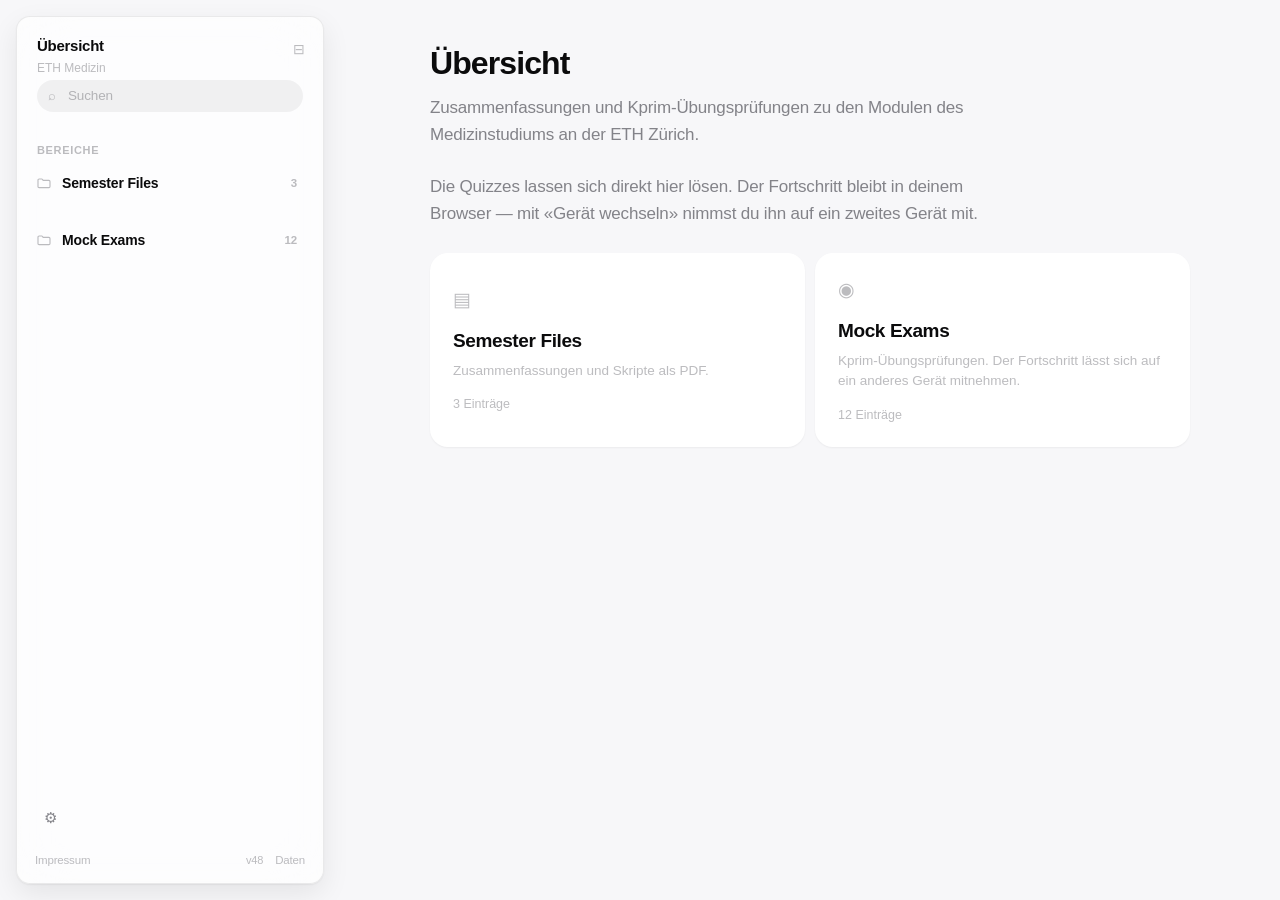
==== commit 23cfe055: "Add files via upload" ====
--- a/index.html
+++ b/index.html
@@ -949,7 +949,7 @@
 
 /* Sichtbare Fassung. Steht in den Einstellungen, damit man auf einen Blick
    sieht, ob die hochgeladene Datei wirklich die ausgelieferte ist. */
-const APP_VERSION = "47";
+const APP_VERSION = "48";
 const CFG = window.APP_CONFIG || {};
 const PROG = "pruefung:progress:";
 const $ = s => document.querySelector(s);
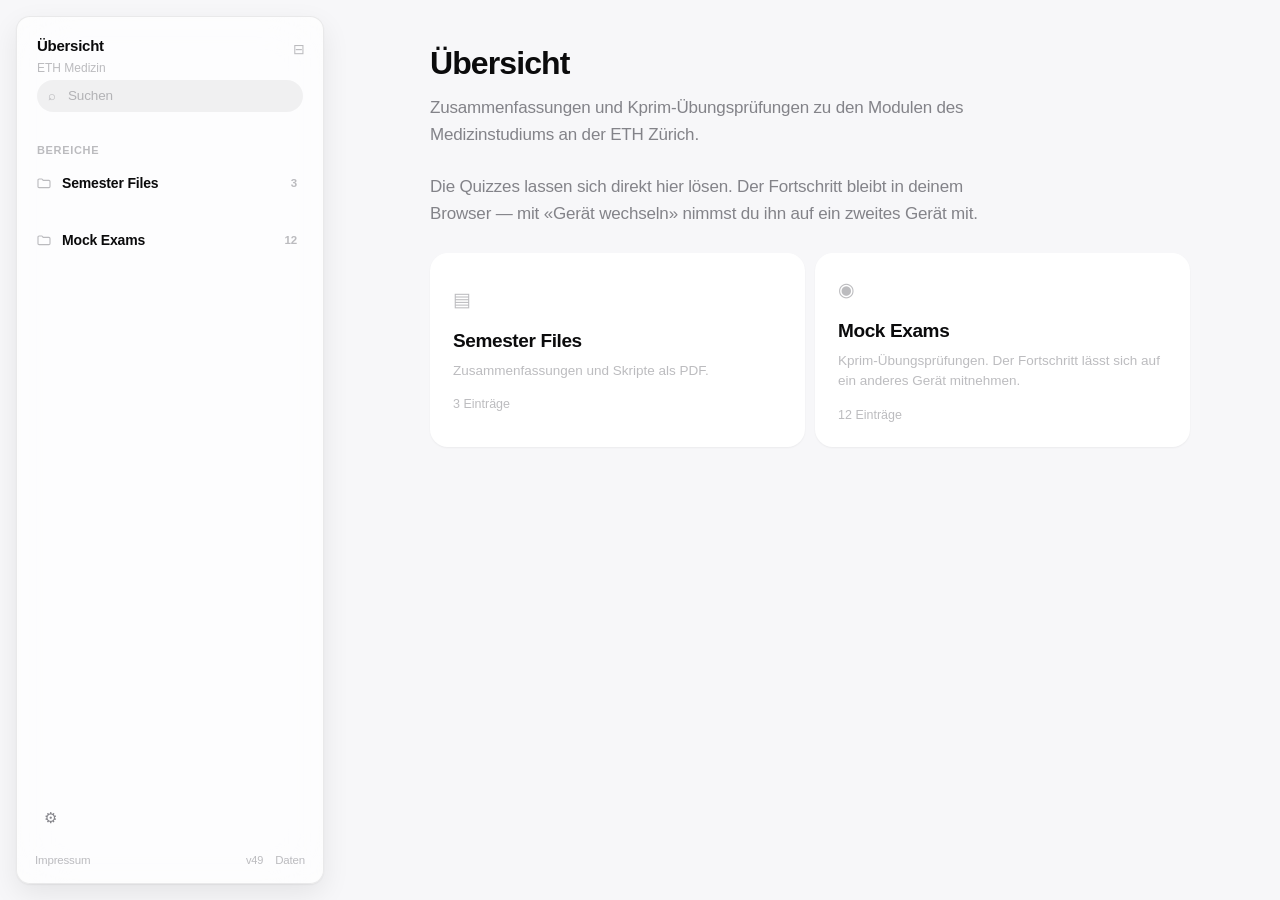
==== commit caa524d7: "Add files via upload" ====
--- a/index.html
+++ b/index.html
@@ -949,7 +949,7 @@
 
 /* Sichtbare Fassung. Steht in den Einstellungen, damit man auf einen Blick
    sieht, ob die hochgeladene Datei wirklich die ausgelieferte ist. */
-const APP_VERSION = "48";
+const APP_VERSION = "49";
 const CFG = window.APP_CONFIG || {};
 const PROG = "pruefung:progress:";
 const $ = s => document.querySelector(s);
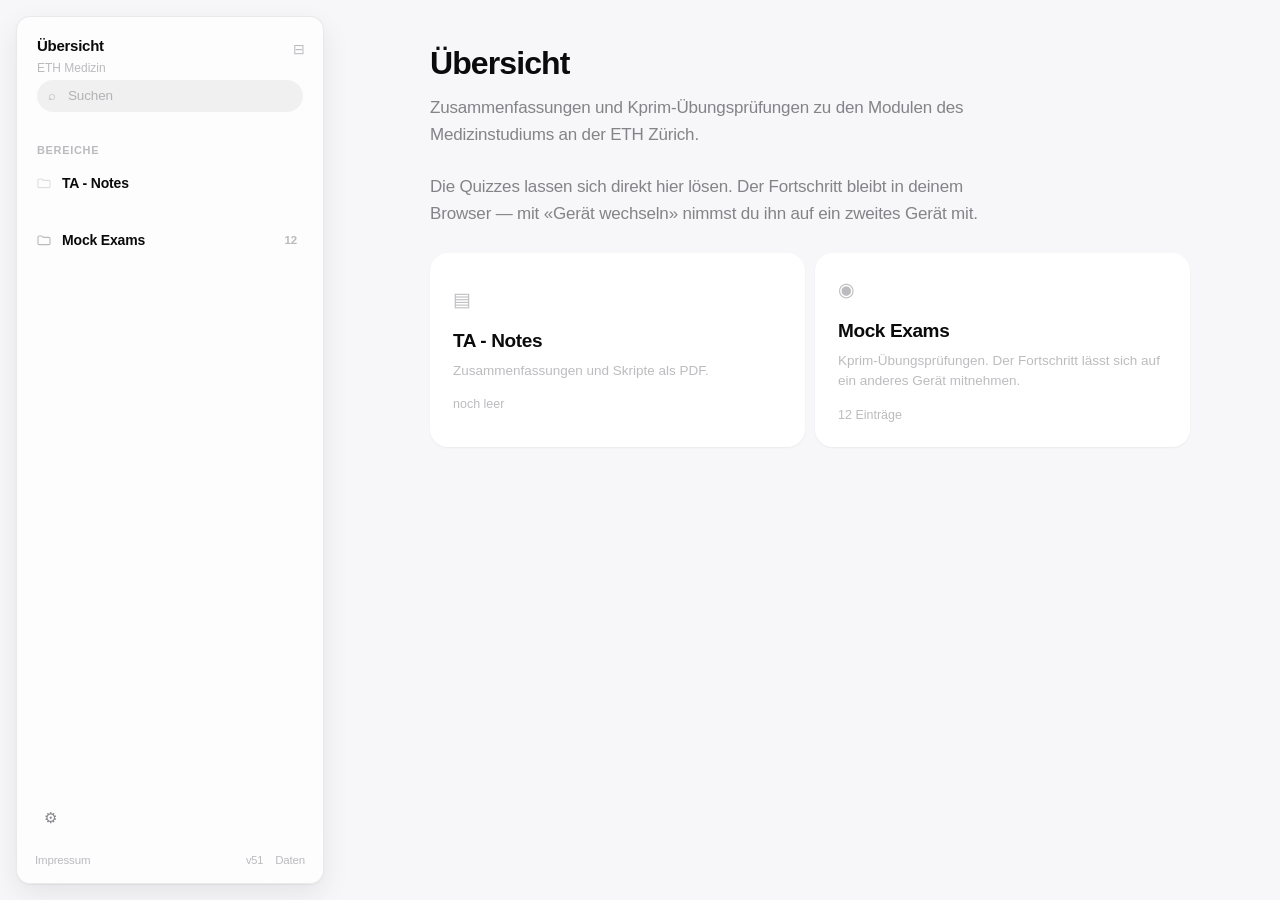
==== commit 7a428a66: "Add files via upload" ====
--- a/index.html
+++ b/index.html
@@ -949,7 +949,7 @@
 
 /* Sichtbare Fassung. Steht in den Einstellungen, damit man auf einen Blick
    sieht, ob die hochgeladene Datei wirklich die ausgelieferte ist. */
-const APP_VERSION = "49";
+const APP_VERSION = "51";
 const CFG = window.APP_CONFIG || {};
 const PROG = "pruefung:progress:";
 const $ = s => document.querySelector(s);
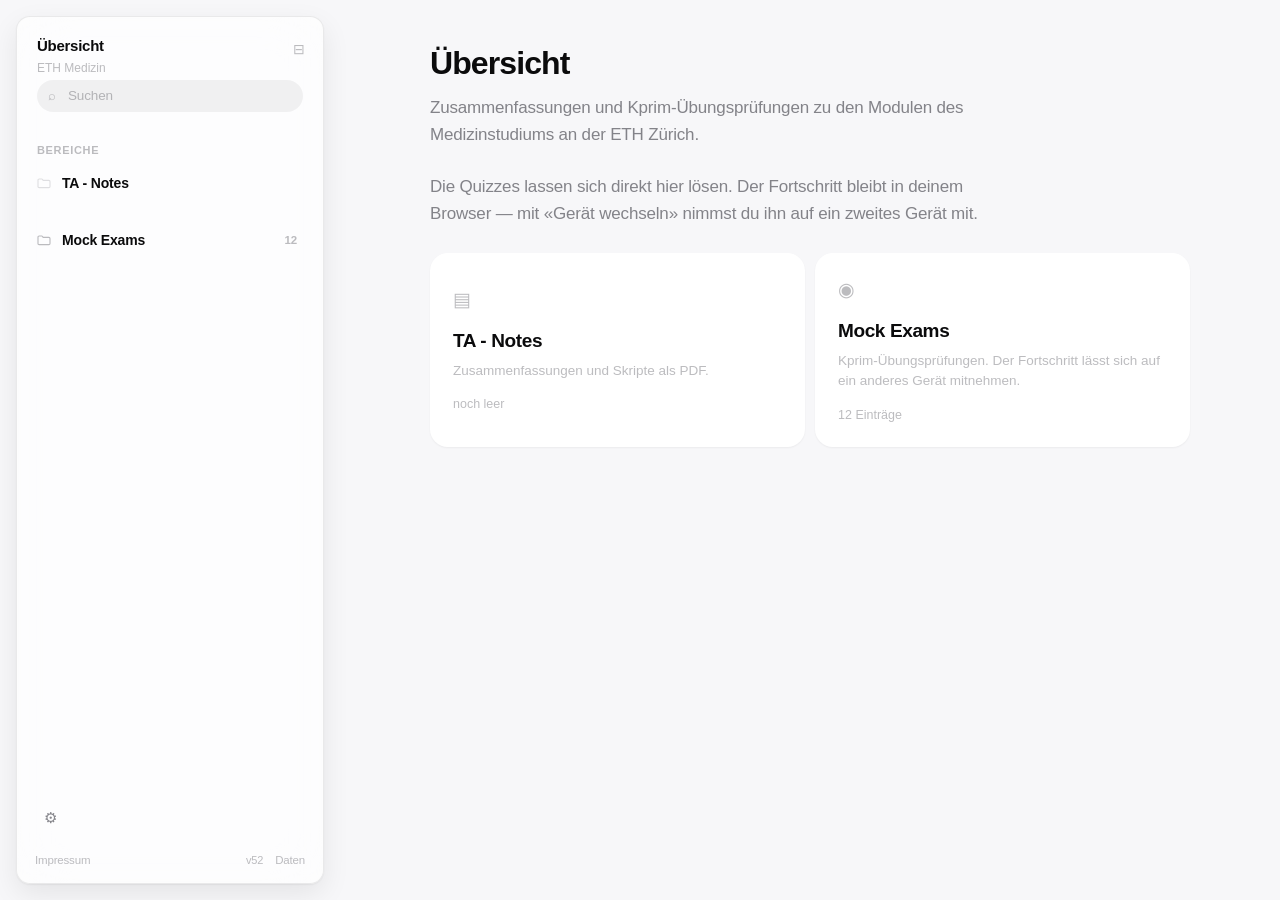
==== commit d22c6c14: "Add files via upload" ====
--- a/index.html
+++ b/index.html
@@ -949,7 +949,7 @@
 
 /* Sichtbare Fassung. Steht in den Einstellungen, damit man auf einen Blick
    sieht, ob die hochgeladene Datei wirklich die ausgelieferte ist. */
-const APP_VERSION = "51";
+const APP_VERSION = "52";
 const CFG = window.APP_CONFIG || {};
 const PROG = "pruefung:progress:";
 const $ = s => document.querySelector(s);
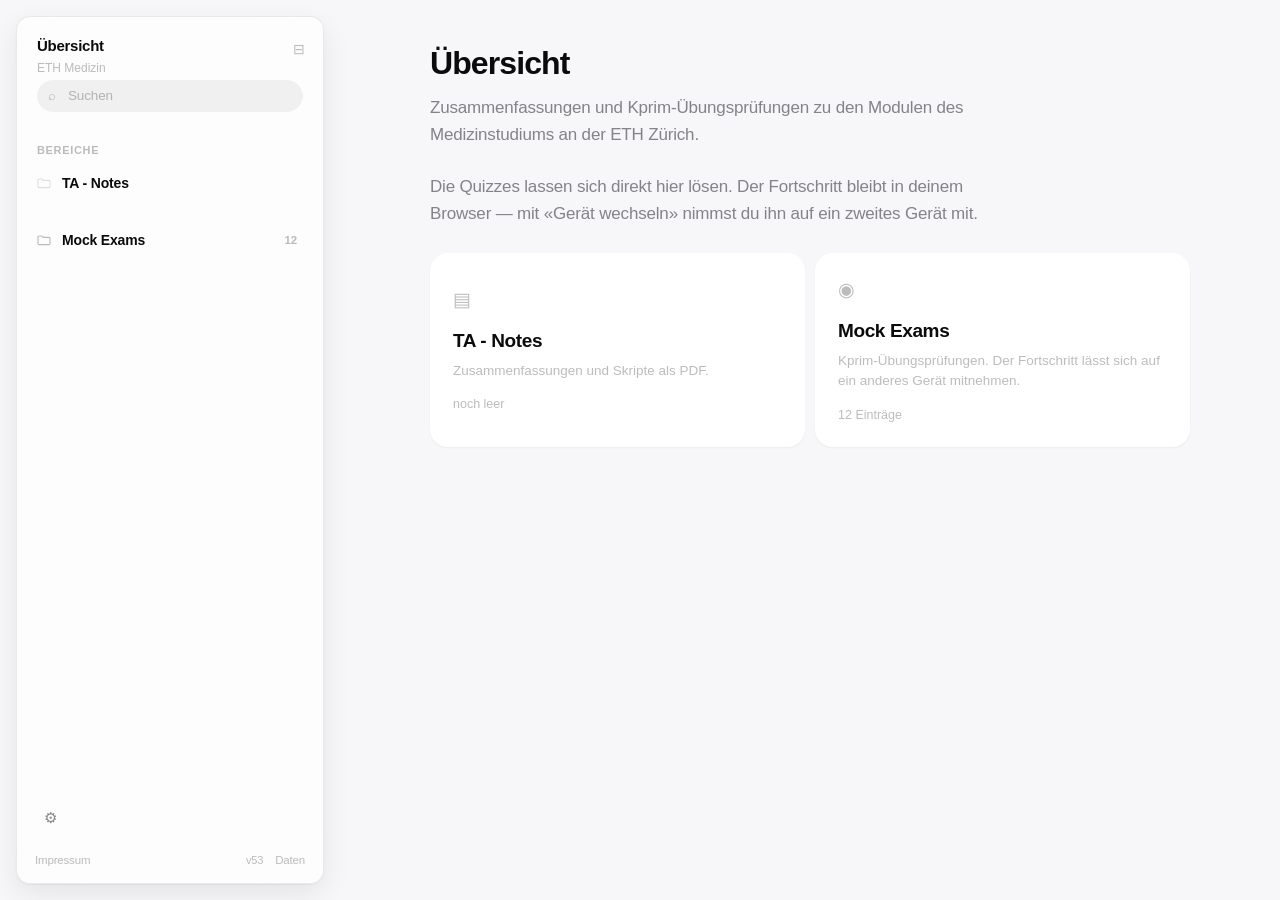
==== commit 956084b6: "Add files via upload" ====
--- a/index.html
+++ b/index.html
@@ -794,12 +794,17 @@
   .railtoggle,.railshow{display:none!important}
   .brand{display:none}          /* der Titel steht schon in der Leiste */
   .search{display:none}         /* die Suche sitzt in der Leiste */
+  .rail .railfoot{margin-top:auto}   /* Rechtliches an den unteren Rand */
 
   .rail{
     top:calc(env(safe-area-inset-top) + var(--bar-h));
     left:var(--rail-gap); right:var(--rail-gap);
     bottom:auto; width:auto; max-width:none;
-    max-height:min(72dvh,620px);
+    /* Untergrenze, damit das Blatt bei wenigen Ordnern nicht als schmaler
+       Streifen erscheint, und Obergrenze, damit darunter noch etwas zu
+       sehen bleibt. */
+    min-height:min(62dvh,560px);
+    max-height:min(84dvh,740px);
     padding:14px 12px 12px;
     border-radius:18px;
     transform:translateY(calc(-100% - var(--bar-h) - var(--rail-gap)));
@@ -949,7 +954,7 @@
 
 /* Sichtbare Fassung. Steht in den Einstellungen, damit man auf einen Blick
    sieht, ob die hochgeladene Datei wirklich die ausgelieferte ist. */
-const APP_VERSION = "52";
+const APP_VERSION = "53";
 const CFG = window.APP_CONFIG || {};
 const PROG = "pruefung:progress:";
 const $ = s => document.querySelector(s);
@@ -1174,8 +1179,13 @@
        hochgehen — sonst liesse er sich gar nicht schliessen, weil der Weg
        ihn offen hält. */
     if(onPath(target, path)){
+      /* Zuklappen von innen geht eine Ebene hoch — die Schublade bleibt dabei
+         offen, sonst fiele sie bei jedem Klapp-Klick zu. Geschlossen wird
+         nur beim Antippen eines Ordners oder daneben. */
+      const wasOpen = document.body.classList.contains("drawer");
       opened.delete(foldId(target));
       goTo(target.slice(0, -1));
+      if(wasOpen) drawer(true);
       return;
     }
     const id = foldId(target);
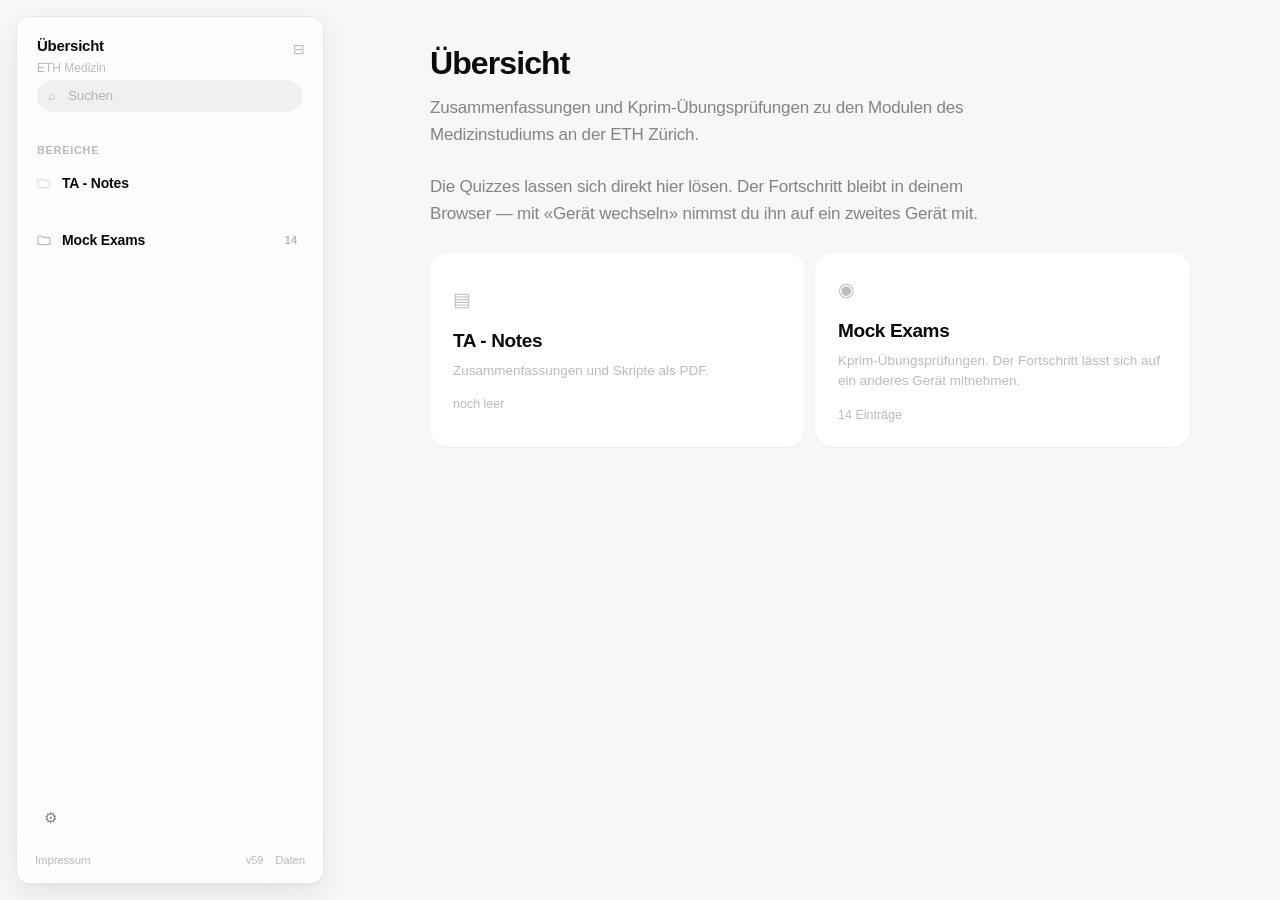
==== commit 8c6d0646: "Add files via upload" ====
--- a/index.html
+++ b/index.html
@@ -954,7 +954,7 @@
 
 /* Sichtbare Fassung. Steht in den Einstellungen, damit man auf einen Blick
    sieht, ob die hochgeladene Datei wirklich die ausgelieferte ist. */
-const APP_VERSION = "53";
+const APP_VERSION = "59";
 const CFG = window.APP_CONFIG || {};
 const PROG = "pruefung:progress:";
 const $ = s => document.querySelector(s);
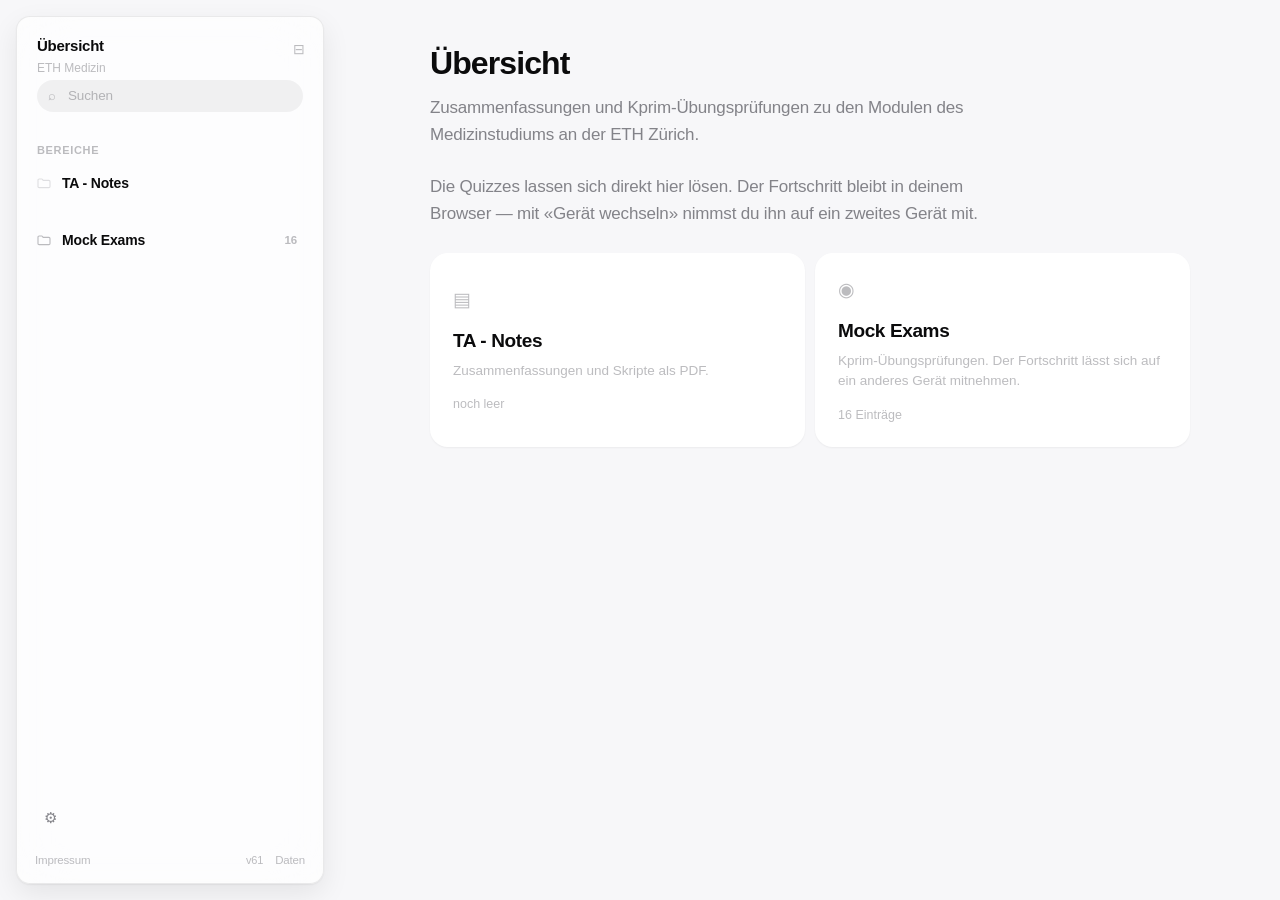
==== commit bdf0ed0b: "Add files via upload" ====
--- a/index.html
+++ b/index.html
@@ -954,7 +954,7 @@
 
 /* Sichtbare Fassung. Steht in den Einstellungen, damit man auf einen Blick
    sieht, ob die hochgeladene Datei wirklich die ausgelieferte ist. */
-const APP_VERSION = "59";
+const APP_VERSION = "61";
 const CFG = window.APP_CONFIG || {};
 const PROG = "pruefung:progress:";
 const $ = s => document.querySelector(s);
